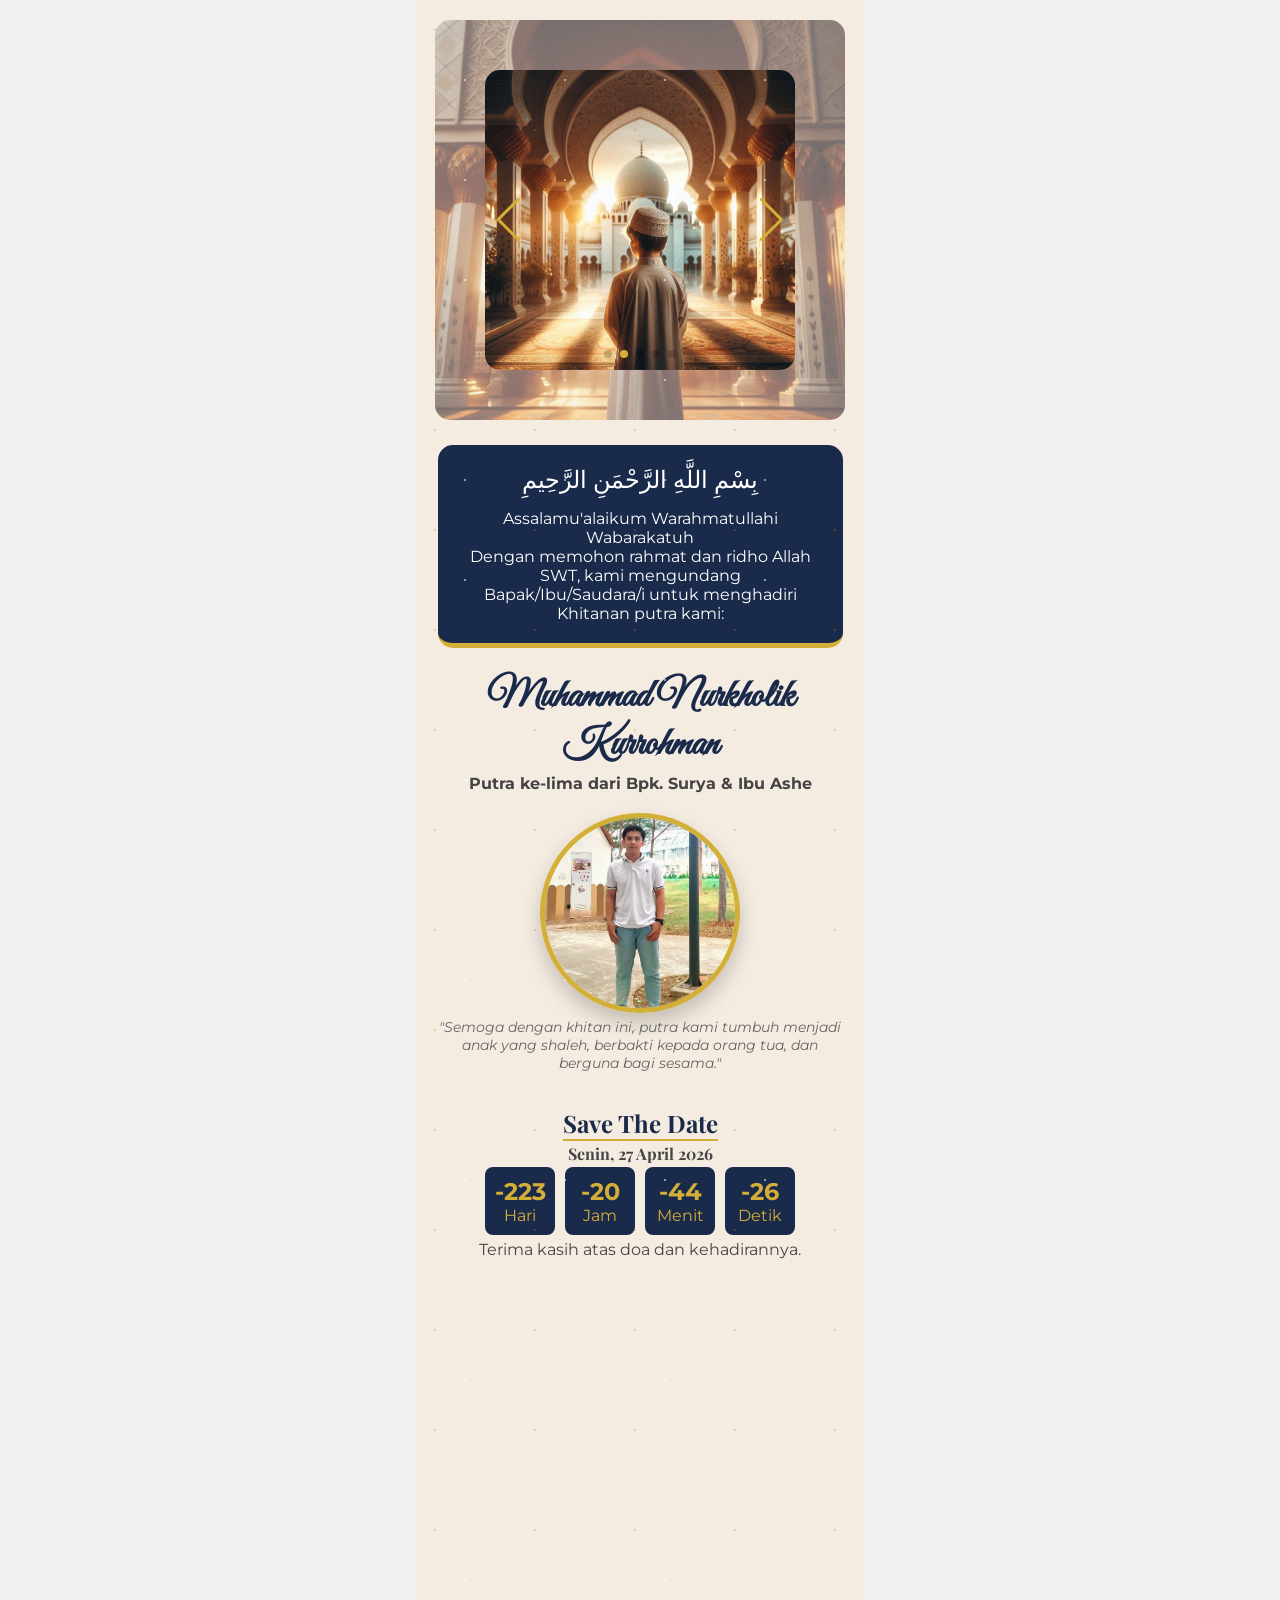
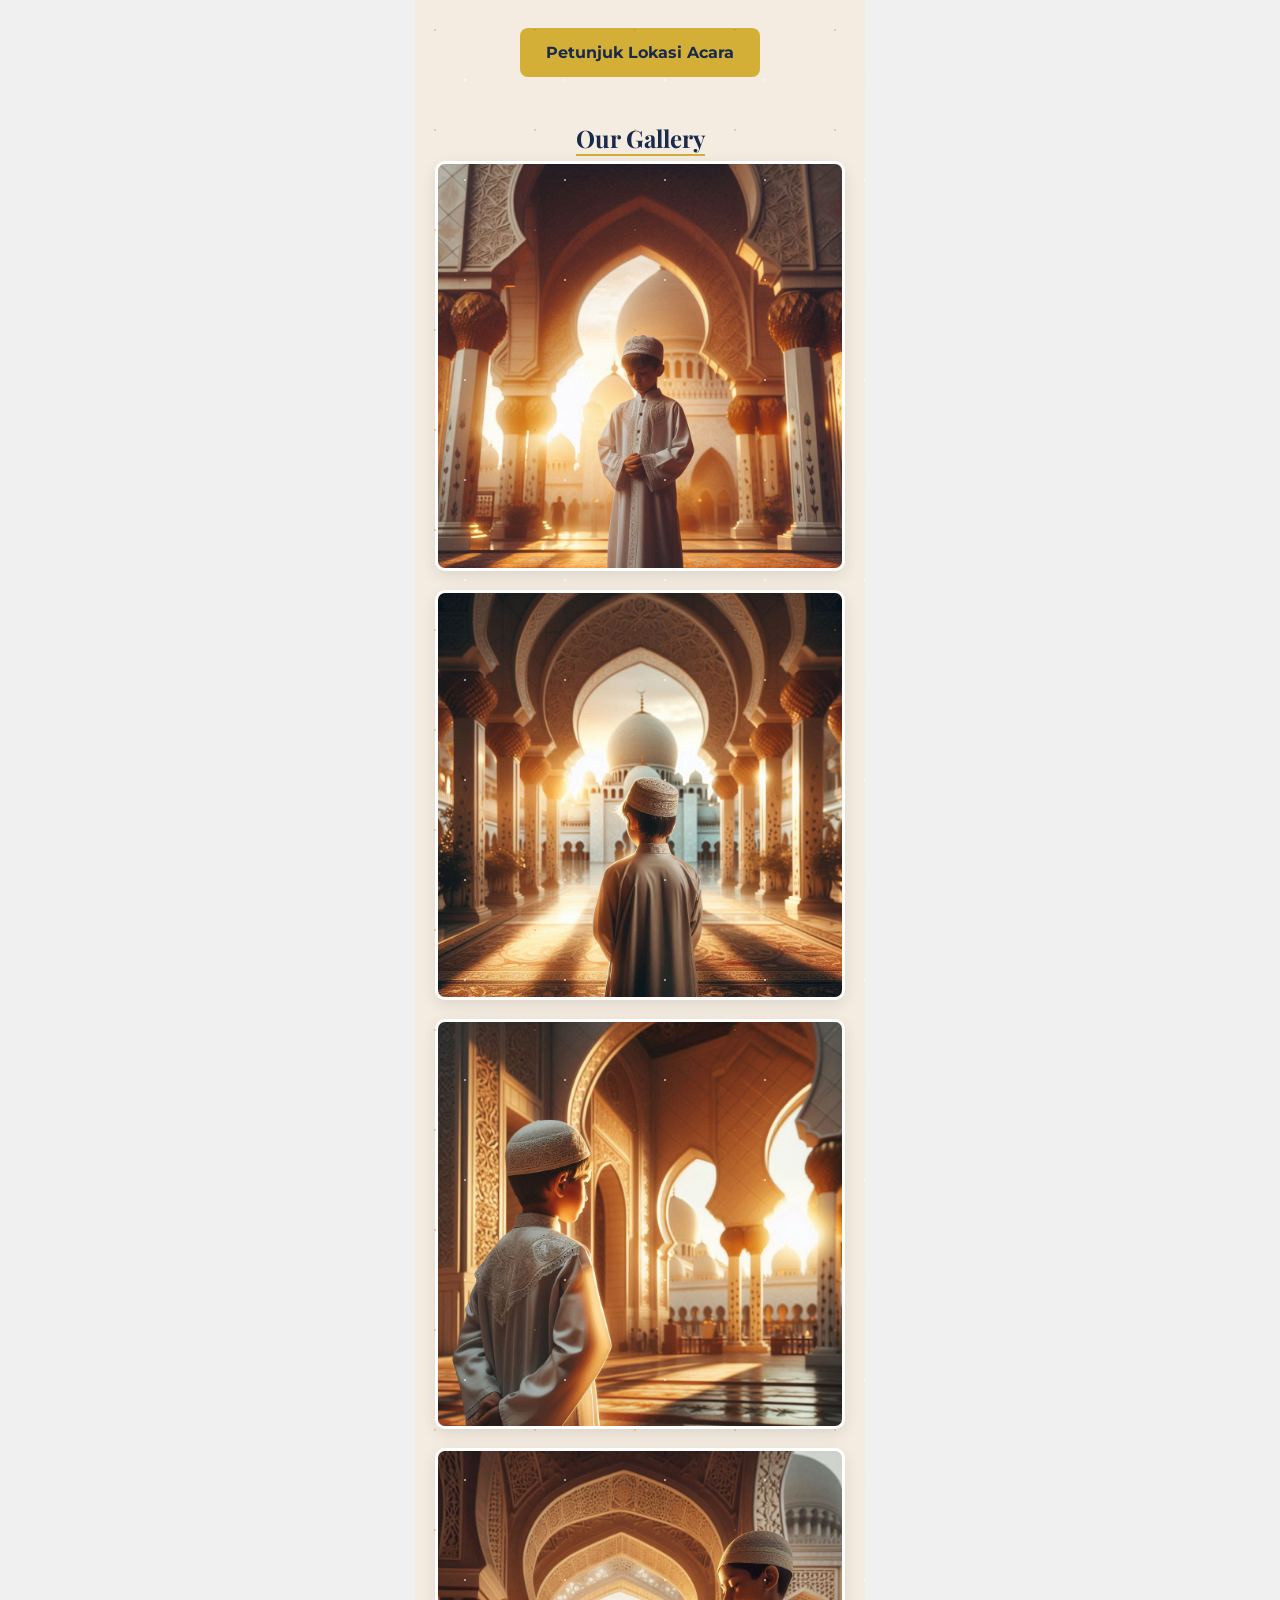
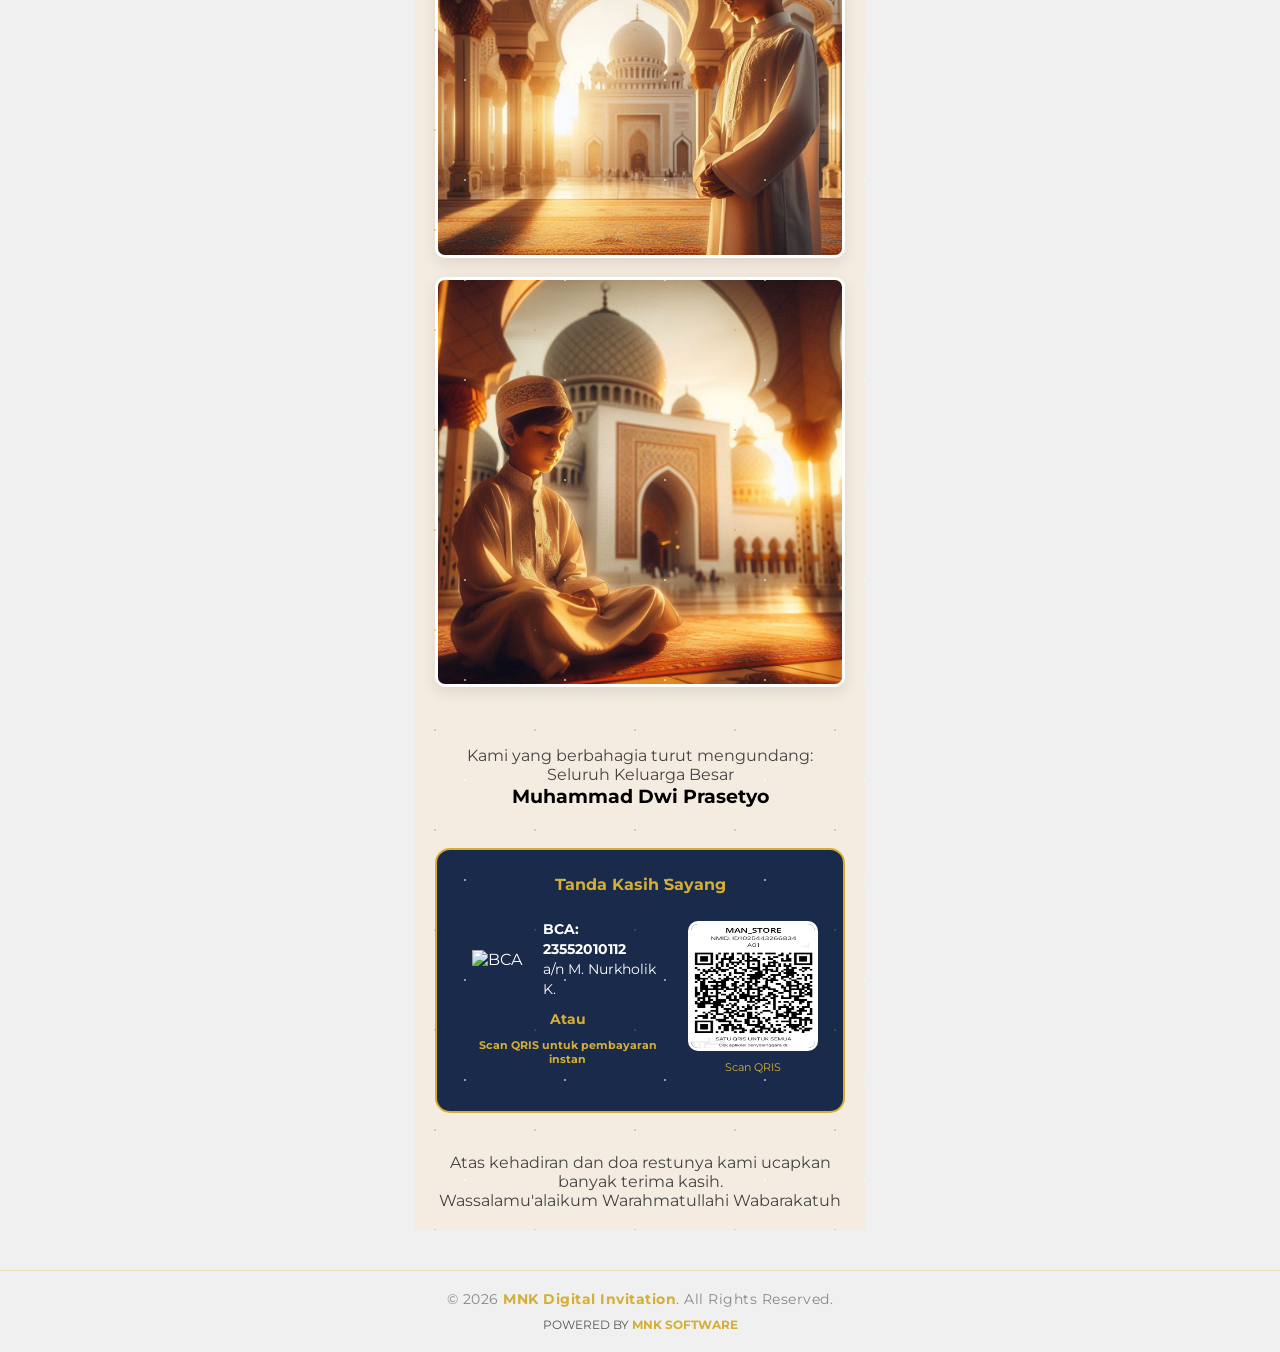
==== main.html @ 9ab15ff0 "Upload undangan khitanan Nurkholik" ====
<!DOCTYPE html>
<html lang="id">
<head>
    <meta charset="UTF-8">
    <meta name="viewport" content="width=device-width, initial-scale=1.0">
    <link rel="stylesheet" href="css/main.css">
    <link href="https://fonts.googleapis.com/css2?family=Great+Vibes&family=Montserrat:wght@300;400;600&family=Playfair+Display:ital,wght@0,700;1,400&display=swap" rel="stylesheet">
    <link href="https://unpkg.com/aos@2.3.1/dist/aos.css" rel="stylesheet">
    <link rel="stylesheet" href="https://cdn.jsdelivr.net/npm/swiper@11/swiper-bundle.min.css" />
    <title>Undangan Khitanan - M Nurkholik</title>
</head>
<body>
    <!-- <audio id="bgMusic" loop>
        <source src="music/" type="audio/mpeg">
    </audio> -->

    <div class="main-container">
        <!-- Section 1: Slideshow -->
        <section class="slideshow-section">
            <div class="slider-bg-container">
                <img src="asetclient/gallery1.jpg" class="bg-grid-image">
                <div class="swiper">
                    <div class="swiper-wrapper">
                        <div class="swiper-slide"><img src="asetclient/gallery1.jpg" alt="Foto 1"></div>
                        <div class="swiper-slide"><img src="asetclient/gallery2.jpg" alt="Foto 2"></div>
                        <div class="swiper-slide"><img src="asetclient/gallery3.jpg" alt="Foto 3"></div>
                        <div class="swiper-slide"><img src="asetclient/gallery4.jpg" alt="Foto 3"></div>
                        <div class="swiper-slide"><img src="asetclient/gallery5.jpg" alt="Foto 3"></div>
                    </div>
                    <div class="swiper-pagination"></div>
                    <div class="swiper-button-prev"></div>
                    <div class="swiper-button-next"></div>
                </div>
            </div>
        </section>

        <!-- Section 2: Opening -->
        <section class="opening-text" data-aos="fade-up">
            <div class="bismillah">بِسْمِ اللَّهِ الرَّحْمَنِ الرَّحِيمِ</div>
            <p>Assalamu'alaikum Warahmatullahi Wabarakatuh</p>
            <p>Dengan memohon rahmat dan ridho Allah SWT, kami mengundang Bapak/Ibu/Saudara/i untuk menghadiri Khitanan putra kami:</p>
        </section>

        <!-- Section 3: Profile & Countdown -->
        <section class="profile-section" data-aos="zoom-in">
            <h1 class="child-name-main">Muhammad Nurkholik Kurrohman</h1>
            <p class="parents-info">Putra ke-lima dari Bpk. Surya & Ibu Ashe</p>
            <div class="profile-frame">
                <img src="asetclient/profile.jpeg" alt="Foto Profil">
            </div>
            <p class="khitan-quote">
                "Semoga dengan khitan ini, putra kami tumbuh menjadi anak yang shaleh, berbakti kepada orang tua, dan berguna bagi sesama."
            </p>
            
            <section class="countdown-section" data-aos="fade-up">
                <h2 class="gold-title">Save The Date</h2>
                <h4 style="font-family: 'Playfair Display', serif;"><strong>Senin, 27 April 2026</strong></h4>
                <div id="timer">
                    <div class="time-box"> <span id="days">00</span> <p>Hari</p> </div>
                    <div class="time-box"> <span id="hours">00</span> <p>Jam</p> </div>
                    <div class="time-box"> <span id="minutes">00</span> <p>Menit</p> </div>
                    <div class="time-box"> <span id="seconds">00</span> <p>Detik</p> </div>
                </div>
                <p class="thanks-text">Terima kasih atas doa dan kehadirannya.</p>
            </section>
        </section>

        <!-- Section 4: Maps -->
        <section class="maps-section" data-aos="fade-up">
            <div class="map-container">
                <iframe src="https://www.google.com/maps/embed?pb=!1m18!1m12!1m3!1d1909.0062539642079!2d106.60557246818027!3d-6.213976935713849!2m3!1f0!2f0!3f0!3m2!1i1024!2i768!4f13.1!3m3!1m2!1s0x2e69febd381b694b%3A0x9580566795dbdbcf!2sJl.%20Bawang%20VI%20No.141%2C%20RT.002%2FRW.023%2C%20Cibodasari%2C%20Kec.%20Cibodas%2C%20Kota%20Tangerang%2C%20Banten%2015138!5e0!3m2!1sen!2sid!4v1777206151798!5m2!1sen!2sid" width="400" height="300" style="border: 2px;border-radius: 8px;" allowfullscreen="" loading="lazy" referrerpolicy="no-referrer-when-downgrade"></iframe>
            </div>
            <a href="https://maps.app.goo.gl/VqaHXC2WckigpisX6" class="btn-location">Petunjuk Lokasi Acara</a>
        </section>

        <!-- Section 5: Gallery -->
        <section class="gallery-grid">
            <h2 class="gold-title">Our Gallery</h2>
            <img src="asetclient/gallery1.jpg" data-aos="fade-right">
            <img src="asetclient/gallery2.jpg" data-aos="fade-left">
            <img src="asetclient/gallery3.jpg" data-aos="fade-right">
            <img src="asetclient/gallery4.jpg" data-aos="fade-left">
            <img src="asetclient/gallery5.jpg" data-aos="fade-right">
        </section>

        <!-- Section 6: Invitation Names -->
        <section class="invitation-names" data-aos="fade-up">
            <p>Kami yang berbahagia turut mengundang:</p>
            <ul class="family-list" style="list-style: none;">
                <li>Seluruh Keluarga Besar</li>
                <li style="color: black; font-size: larger;"><strong>Muhammad Dwi Prasetyo</strong></li>
            </ul>
        </section>

        <!-- Section 7: Gift -->
        <section class="gift-section" data-aos="zoom-in">
            <div class="gift-card">
                <p style="margin-bottom: 15px; font-weight: bold; color: #d4af37;">Tanda Kasih Sayang</p>
                <div class="gift-content">
                    <div class="bank-info">
                        <div class="bank-item">
                            <img src="https://upload.wikimedia.org/wikipedia/commons/5/5c/Bank_Central_Asia.svg" alt="BCA" class="bank-icon">
                            <div class="bank-details">
                                <p><strong>BCA: 23552010112</strong></p>
                                <p>a/n M. Nurkholik K.</p>
                            </div>
                        </div>
                        <div class="or">Atau</div>
                        <p class="scan" style="font-size: 0.7rem;">Scan QRIS untuk pembayaran instan</p>
                    </div>
                    <div class="qris-area">
                        <img src="asset/qr manstore2.jpg" alt="QRIS">
                        <p style="font-size: 0.7rem; color: #d4af37; margin-top: 5px;">Scan QRIS</p>
                    </div>
                </div>
            </div>
        </section>

        <!-- Section 8: Closing -->
        <section class="closing-section" data-aos="fade-up">
            <p>Atas kehadiran dan doa restunya kami ucapkan banyak terima kasih.</p>
            <p class="closing-salam">Wassalamu'alaikum Warahmatullahi Wabarakatuh</p>
        </section>
    </div>

    <!-- Footer -->
    <footer class="footer-outside">
        <div class="footer-container">
            <p>&copy; 2026 <strong>MNK Digital Invitation</strong>. All Rights Reserved.</p>
            <div class="footer-socials">
                <span>Powered by <strong>MNK Software</strong> </span>
            </div>
        </div>
    </footer>

    <!-- Scripts -->
    <script src="https://unpkg.com/aos@2.3.1/dist/aos.js"></script>
    <script>
        AOS.init({ duration: 1000 });

        // Countdown Script
        const targetDate = new Date("April,27 2026 08:00:00").getTime();
        setInterval(() => {
            const now = new Date().getTime();
            const diff = targetDate - now;
            document.getElementById('days').innerText = Math.floor(diff / (1000 * 60 * 60 * 24));
            document.getElementById('hours').innerText = Math.floor((diff % (1000 * 60 * 60 * 24)) / (1000 * 60 * 60));
            document.getElementById('minutes').innerText = Math.floor((diff % (1000 * 60 * 60)) / (1000 * 60));
            document.getElementById('seconds').innerText = Math.floor((diff % (1000 * 60)) / 1000);
        }, 1000);
    </script>

    <script src="https://cdn.jsdelivr.net/npm/swiper@11/swiper-bundle.min.js"></script>
    <script>    
        const swiper = new Swiper('.swiper', {
            loop: true, 
            autoplay: {
                delay: 1000,
            },
            pagination: {
                el: '.swiper-pagination',
                clickable: true,
            },
            navigation: {
                nextEl: '.swiper-button-next',
                prevEl: '.swiper-button-prev',
            },
        });
    </script>
</body>
</html>
---- css/main.css ----
* { margin: 0; padding: 0; box-sizing: border-box; }

body {
    background-color: #f0f0f0;
    font-family: 'Montserrat', sans-serif;
    color: #444;
}

.main-container {
    background-color: #f5ece1;
    max-width: 450px;
    margin: 0 auto;
    min-height: 100vh;
    position: relative;
    overflow-x: hidden;
}
/* Glitter Effect Global */
.main-container::before {
    content: "";
    position: absolute;
    top: 0; 
    left: 0; 
    width: 100%; 
    height: 100%;
    background-image: radial-gradient(1px 1px at 20px 30px, #b48a00, transparent),
                      radial-gradient(1.5px 1.5px at 50px 80px, #ffffff, transparent);
    background-size: 100px 100px;
    animation: glitter 4s infinite;
    pointer-events: none;
    z-index: 10;

}

@keyframes glitter {
    0%, 100% { opacity: 0.9; }
    50% { opacity: 0.9; }
}

section { 
    padding: 20px 20px; 
    text-align: center; 
}

/* Slideshow */
.slider-bg-container {
    position: relative;
    width: 100%;
    padding: 50px 50px;
    overflow: hidden;
    border-radius: 15px;
    margin-bottom: 25px;
}
.bg-grid-image {
    position: absolute;
    top: 0;
    left: 0;
    width: 100%;
    height: 100%;
    object-fit: cover;
    z-index: 0;
    opacity: 0.6; /* Agar slider lebih menonjol */
}

.slider {
    display: flex;
    overflow-x: auto;
    scroll-snap-type: x mandatory;
    scrollbar-width: none;
}

.slider img {
    width: 100%;
    flex-shrink: 0;
    scroll-snap-align: start;
    height: 300px;
    object-fit: cover;
}

.swiper {
    width: 100%;
    height: 300px;
    border-radius: 15px;
}

.swiper-slide img {
    width: 100%;
    height: 100%;
    object-fit: cover;
}

:root {
    --swiper-navigation-color: #d4af37;
    --swiper-pagination-color: #d4af37;
}

.opening-text { 
    background: #1a2a4a; 
    color: white; 
    border-bottom: 5px solid #d4af37;
    border-radius:15px; 
    width: 90%; 
    margin-top: -20px;
    margin-left: auto;
    margin-right: auto;
    padding: 20px;
    text-align: center;
}

.bismillah { 
    font-size: 1.5rem; 
    margin-bottom: 15px;
}

.child-name-main { 
    font-family: 'Great Vibes', cursive; 
    font-size: 2.5rem; 
    color: #1a2a4a; 
    margin: 5px 0;
    line-height: 1.2; 
}

.parents-info { 
    font-weight: bold; 
    margin-bottom: 20px; 
}

.profile-section h4 {
    margin: 0; 
    padding: 0;
    line-height: 1;
}
.profile-frame {
    width: 200px; 
    height: 200px; 
    margin: 0 auto;
    margin-top: 1px;
    border-radius: 50%; 
    border: 5px solid #d4af37;
    overflow: hidden; 
    box-shadow: 0 10px 20px rgba(0,0,0,0.2);
}

.profile-frame img { 
    width: 100%; 
    height: 100%; 
    object-fit: cover; 
}

.khitan-quote { 
    font-style: italic; 
    font-size: 0.9rem; 
    margin-top: 5px;
    margin-bottom: 10px;
    color: #666; 
}

#timer { 
    display: flex; 
    justify-content: center; 
    gap: 10px; 
    margin: 5px 0; 
}

.time-box { 
    background: #1a2a4a; 
    color: #d4af37; 
    padding: 10px; 
    border-radius: 8px; 
    width: 70px; 
    margin-bottom: 0px;
}

.time-box span { 
    display: block; 
    font-size: 1.5rem; 
    font-weight: bold; 
}

.gold-title { 
    font-family: 'Playfair Display', serif; 
    color: #1a2a4a; 
    border-bottom: 2px solid #d4af37; 
    display: inline-block; 
    margin-top: 5px;
    margin-bottom: 5px;
}

.btn-location {
    display: block; 
    width: 240px;
    background: #d4af37; 
    color: #1a2a4a; 
    text-decoration: none; 
    padding: 15px; 
    border-radius: 8px; 
    font-weight: bold; 
    margin: 5px auto 0px auto;
    teks-align: center;
}

.gift-content {
    display: flex;
    align-items: center;
    justify-content: space-between; /* Membagi kiri dan kanan */
    gap: 15px;
}

.gift-card {
    background: #1a2a4a; 
    color: white; 
    padding: 25px; 
    border-radius: 15px; 
    border: 2px solid #d4af37;
    max-width: 500px;
}

.bank-info {
    text-align: left;
    padding: 10px;
}

.bank-item {
    display: flex;
    align-items: center;
    gap: 15px;
}

.bank-icon {
    width: 60px;
    height: auto;
}

.bank-details p {
    margin: 0;
    font-size: 0.9rem;
    line-height: 1.4;
}

.or { 
    margin: 10px 0; 
    font-weight: bold; 
    color: #d4af37; 
    font-size: 0.9rem;
    text-align: center;
}

.scan { 
    margin: 10px 0; 
    font-weight: bold; 
    color: #d4af37; 
    font-size: 0.9rem;
    text-align: center;
}

.qris-area img { 
    width: 130px;
    height: 130px; 
    border: 3px solid white; 
    border-radius: 10px; 
    background: white;
}
@media (max-width: 480px) {
    .gift-content {
        flex-direction: column;
        text-align: center;
    }
    .bank-item {
        justify-content: center;
    }
}

.gallery-grid img { 
    width: 100%; 
    border-radius: 10px; 
    margin-bottom: 15px; 
    border: 3px solid #fff; 
    box-shadow: 0 5px 15px rgba(0,0,0,0.1);
}

.footer-outside {
    width: 100%;
    padding: 20px 0;
    margin-top: 40px; /* Jarak dari konten atas */
    border-top: 1px solid rgba(212, 175, 55, 0.3); /* Garis emas transparan */
    background: transparent;
}

.footer-container {
    max-width: 1200px;
    margin: 0 auto;
    text-align: center;
    color: #888;
}

.footer-container p {
    font-size: 0.85rem;
    margin: 0;
    letter-spacing: 0.5px;
}

.footer-container strong {
    color: #d4af37;
}

.footer-socials {
    margin-top: 10px;
    font-size: 0.75rem;
    text-transform: uppercase;
    color: #555;
}
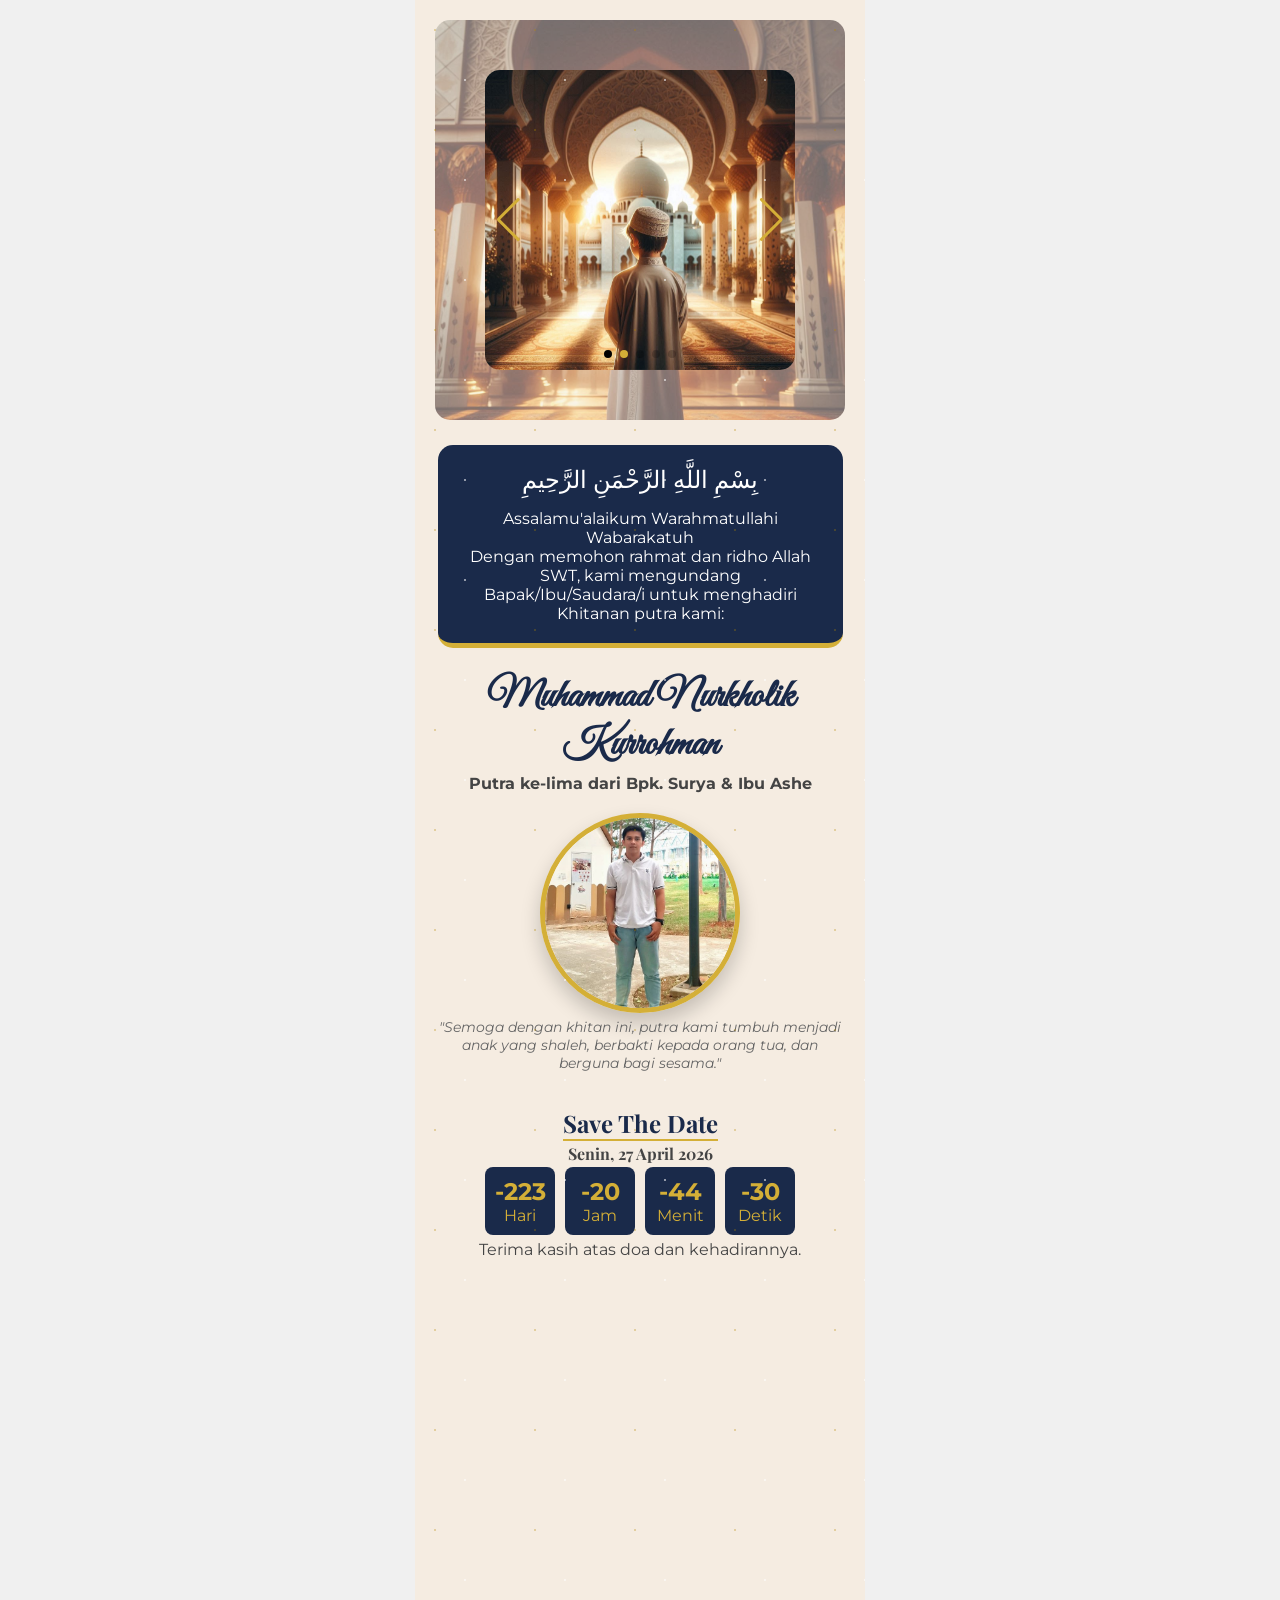
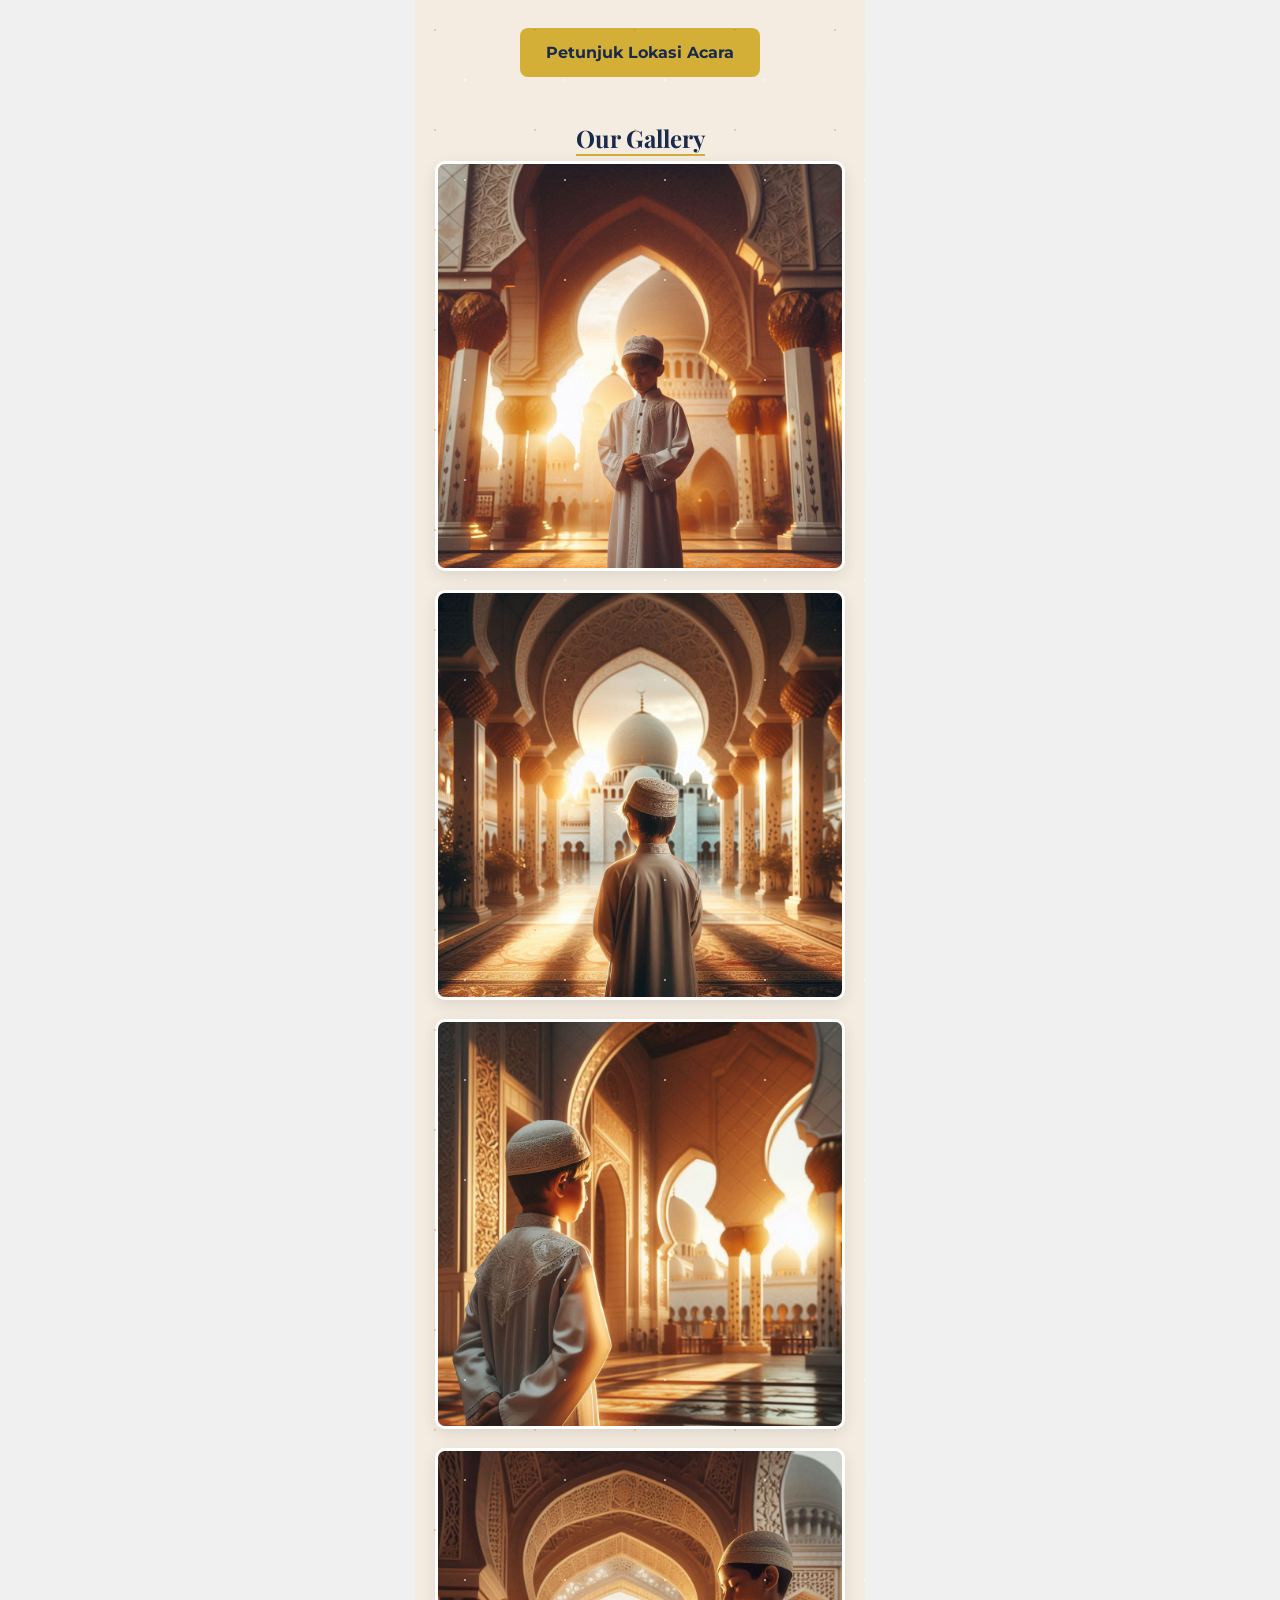
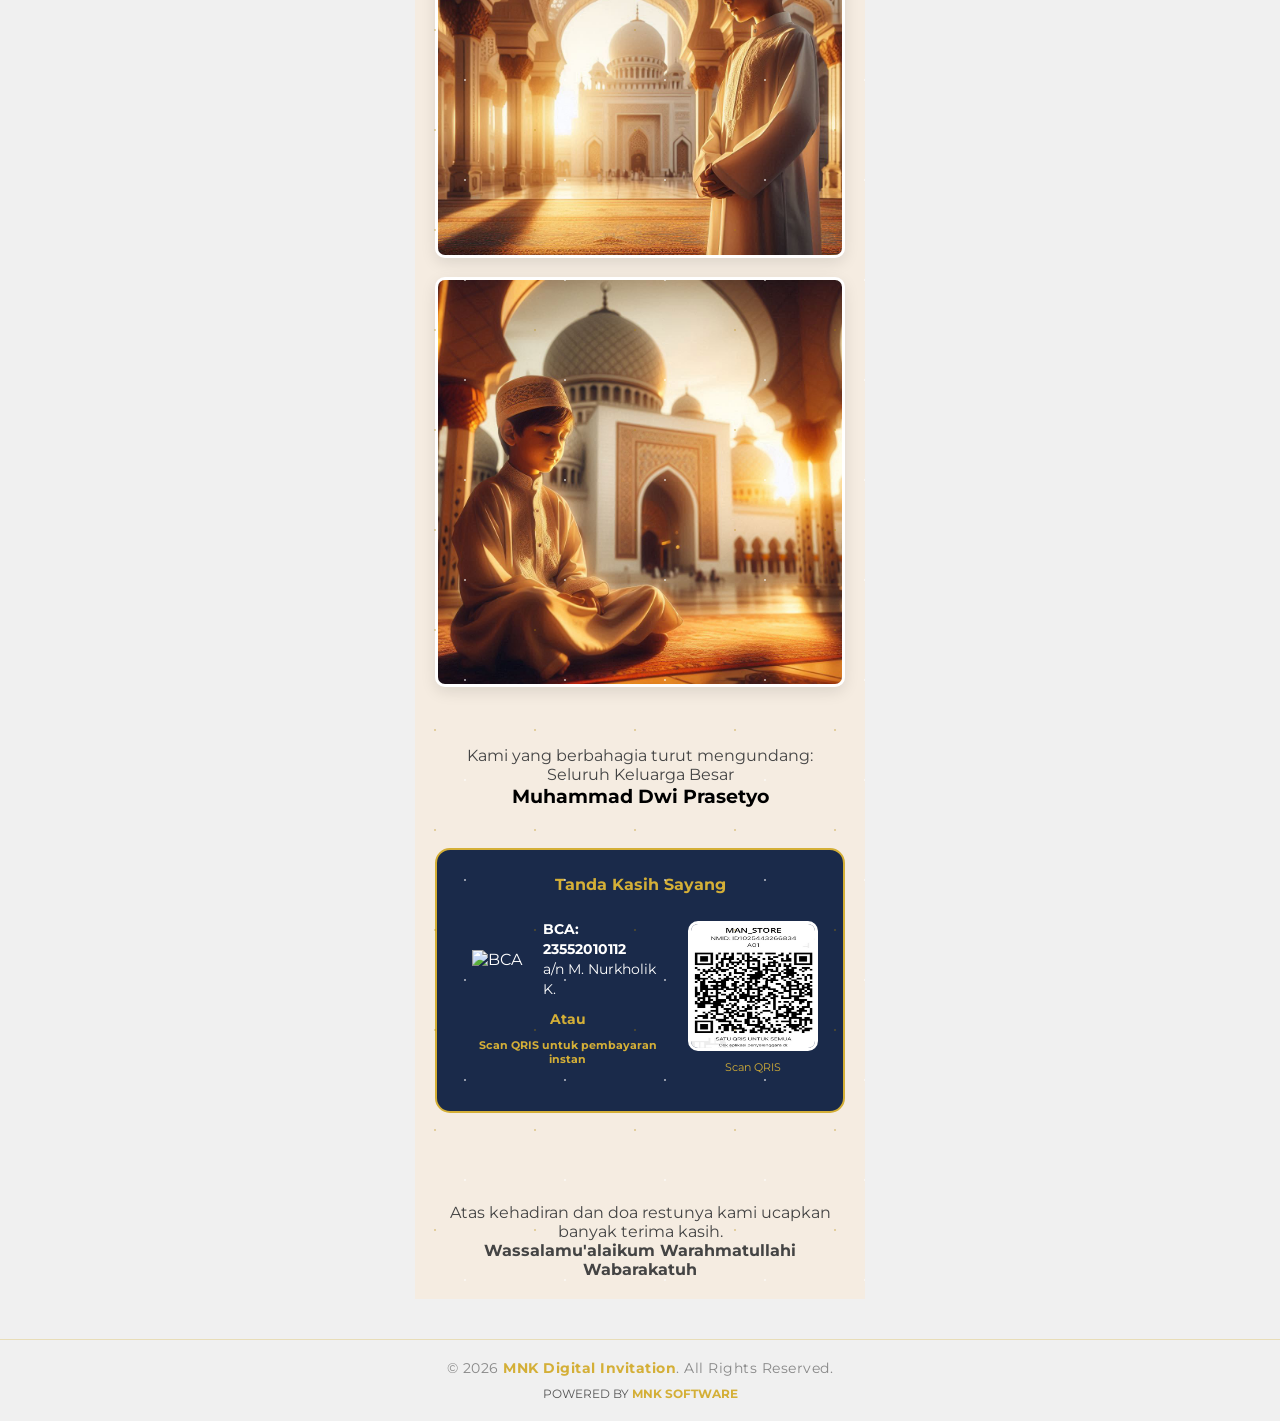
==== commit 46d1ecc7: "Fix layout closing section dan jalur CSS index" ====
--- a/main.html
+++ b/main.html
@@ -116,14 +116,12 @@
             </div>
         </section>
 
-        <!-- Section 8: Closing -->
         <section class="closing-section" data-aos="fade-up">
             <p>Atas kehadiran dan doa restunya kami ucapkan banyak terima kasih.</p>
             <p class="closing-salam">Wassalamu'alaikum Warahmatullahi Wabarakatuh</p>
         </section>
     </div>
 
-    <!-- Footer -->
     <footer class="footer-outside">
         <div class="footer-container">
             <p>&copy; 2026 <strong>MNK Digital Invitation</strong>. All Rights Reserved.</p>
--- a/css/main.css
+++ b/css/main.css
@@ -195,7 +195,6 @@
     border-radius: 8px; 
     font-weight: bold; 
     margin: 5px auto 0px auto;
-    teks-align: center;
 }
 
 .gift-content {
@@ -277,6 +276,19 @@
     box-shadow: 0 5px 15px rgba(0,0,0,0.1);
 }
 
+.closing-section {
+    text-align: center;
+    padding: 20px;
+    margin-top: 50px;
+    position: relative;
+    z-index: 999;
+}
+
+.closing-salam {
+    font-family: 'Montserrat', sans-serif;
+    font-weight: bold;
+}
+
 .footer-outside {
     width: 100%;
     padding: 20px 0;
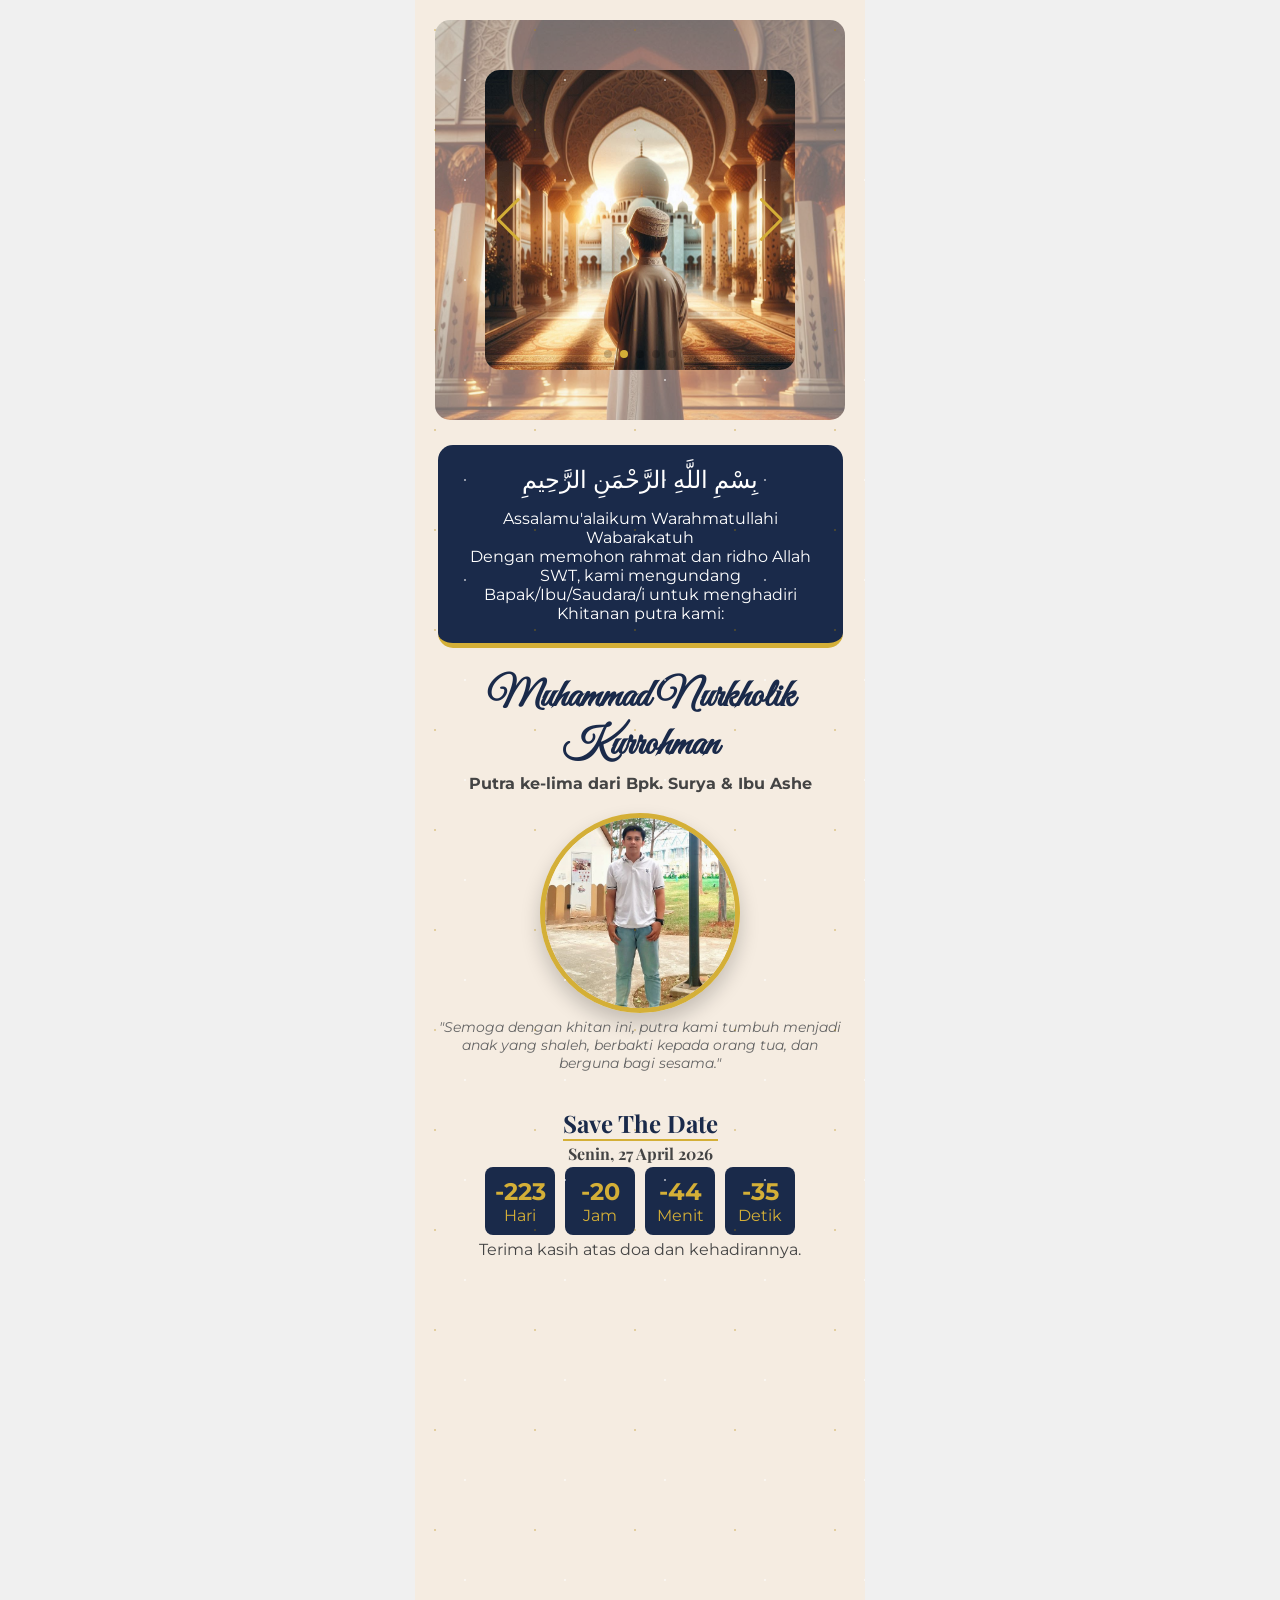
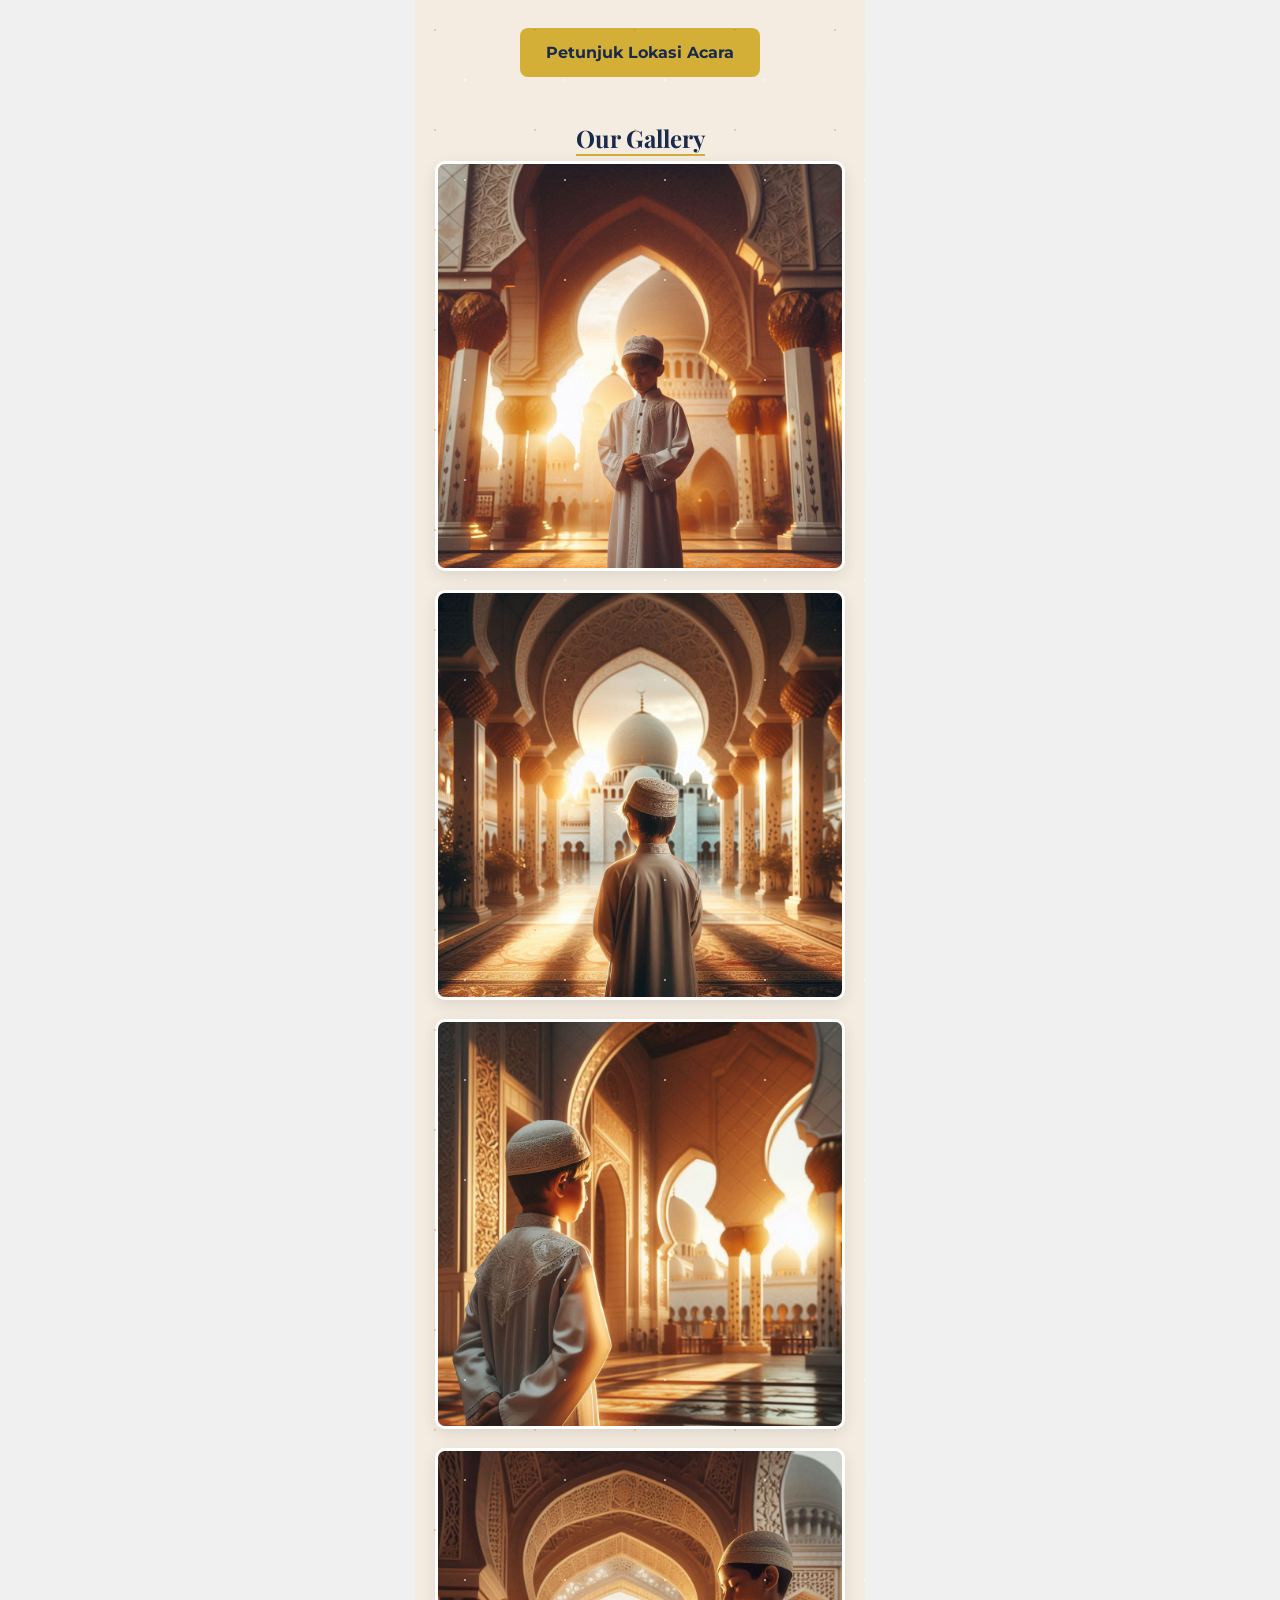
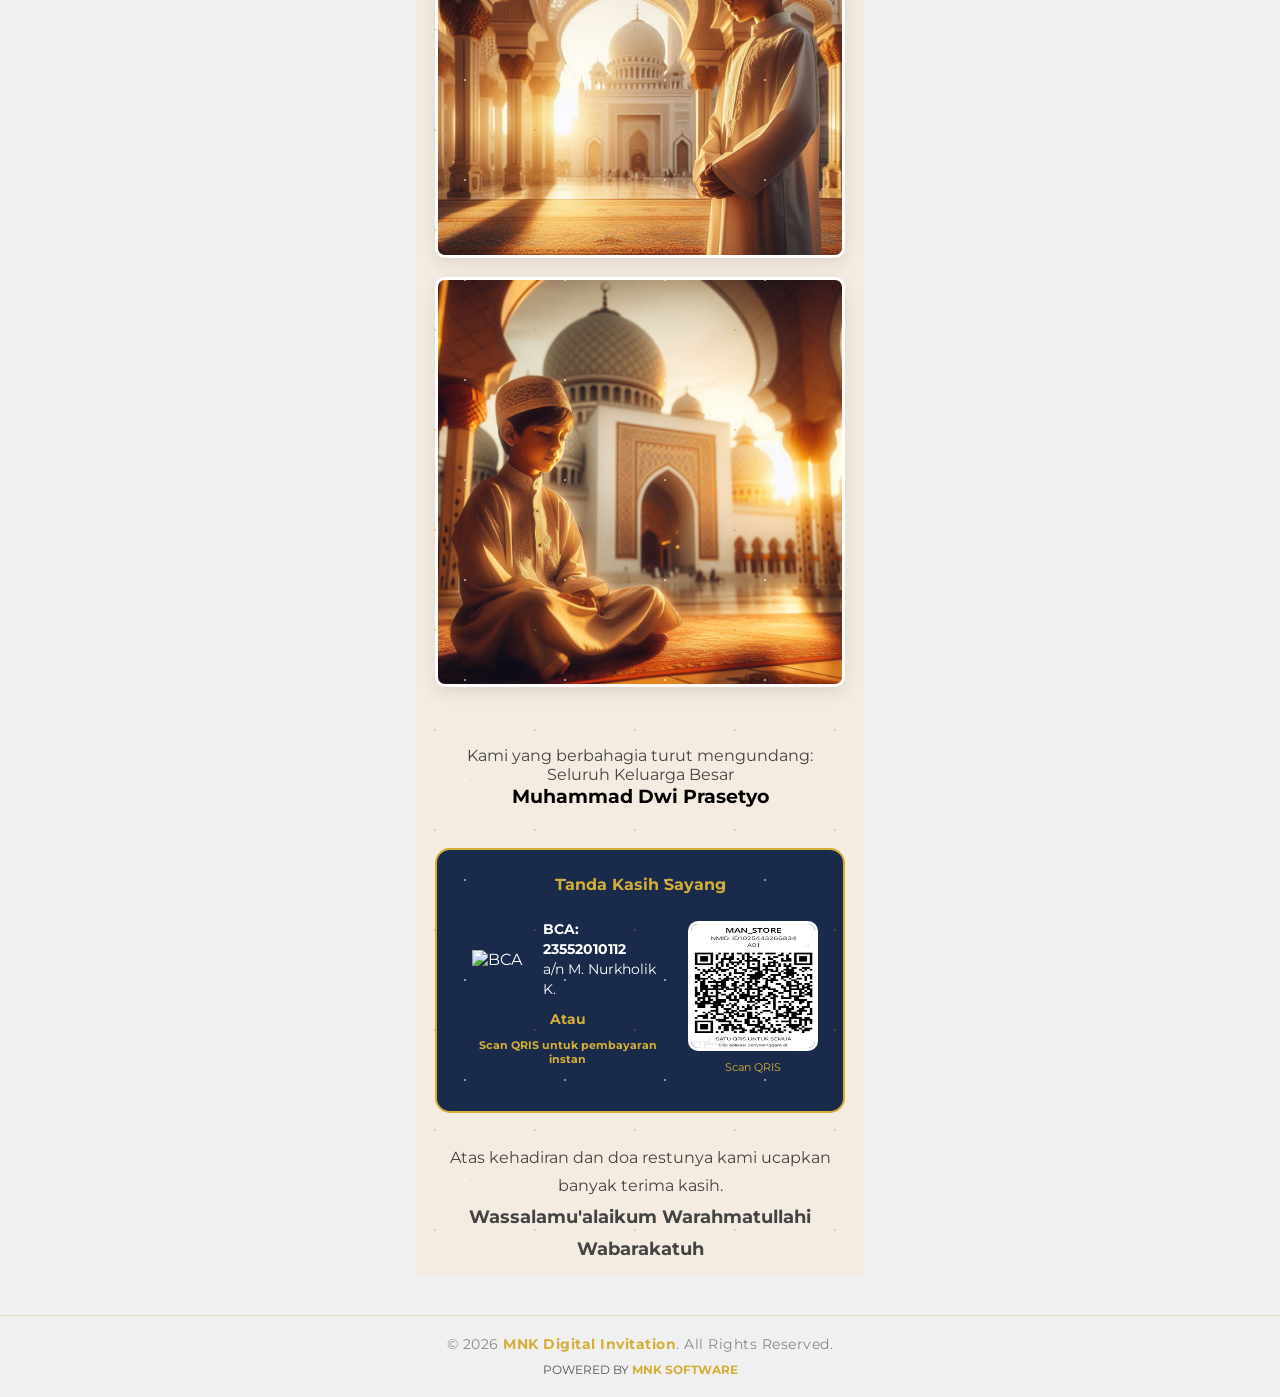
==== commit dad316c6: "Fix music, color, efect music" ====
--- a/main.html
+++ b/main.html
@@ -10,9 +10,9 @@
     <title>Undangan Khitanan - M Nurkholik</title>
 </head>
 <body>
-    <!-- <audio id="bgMusic" loop>
-        <source src="music/" type="audio/mpeg">
-    </audio> -->
+            <audio id="bgMusic" loop>
+                <source src="music/lagu_undangan.mp3" type="audio/mpeg">
+            </audio>
 
     <div class="main-container">
         <!-- Section 1: Slideshow -->
@@ -134,6 +134,14 @@
     <!-- Scripts -->
     <script src="https://unpkg.com/aos@2.3.1/dist/aos.js"></script>
     <script>
+        window.addEventListener('load', () => {
+    const music = document.getElementById('bgMusic');
+    music.currentTime = 42;
+    music.volume = 0.3;
+    music.play().catch(error => {
+        console.log("Autoplay dicegah, tapi biasanya klik dari halaman sebelumnya sudah cukup memicu izin suara.");
+    });
+});
         AOS.init({ duration: 1000 });
 
         // Countdown Script
--- a/css/main.css
+++ b/css/main.css
@@ -278,15 +278,16 @@
 
 .closing-section {
     text-align: center;
-    padding: 20px;
-    margin-top: 50px;
-    position: relative;
-    z-index: 999;
-}
-
+    padding: 10px 10px; /* Menambah ruang atas dan bawah */
+    margin-top: 1px;
+    line-height: 1.8; /* Menambah jarak antar baris kalimat */
+}
 .closing-salam {
-    font-family: 'Montserrat', sans-serif;
-    font-weight: bold;
+    font-family: 'Montserrat', sans-serif !important;
+    font-weight: 700 !important; /* Gunakan angka 700 daripada kata 'bold' */
+    font-size: 1.1rem; /* Sedikit diperbesar agar terlihat bedanya */
+    display: block;
+    margin: auto
 }
 
 .footer-outside {
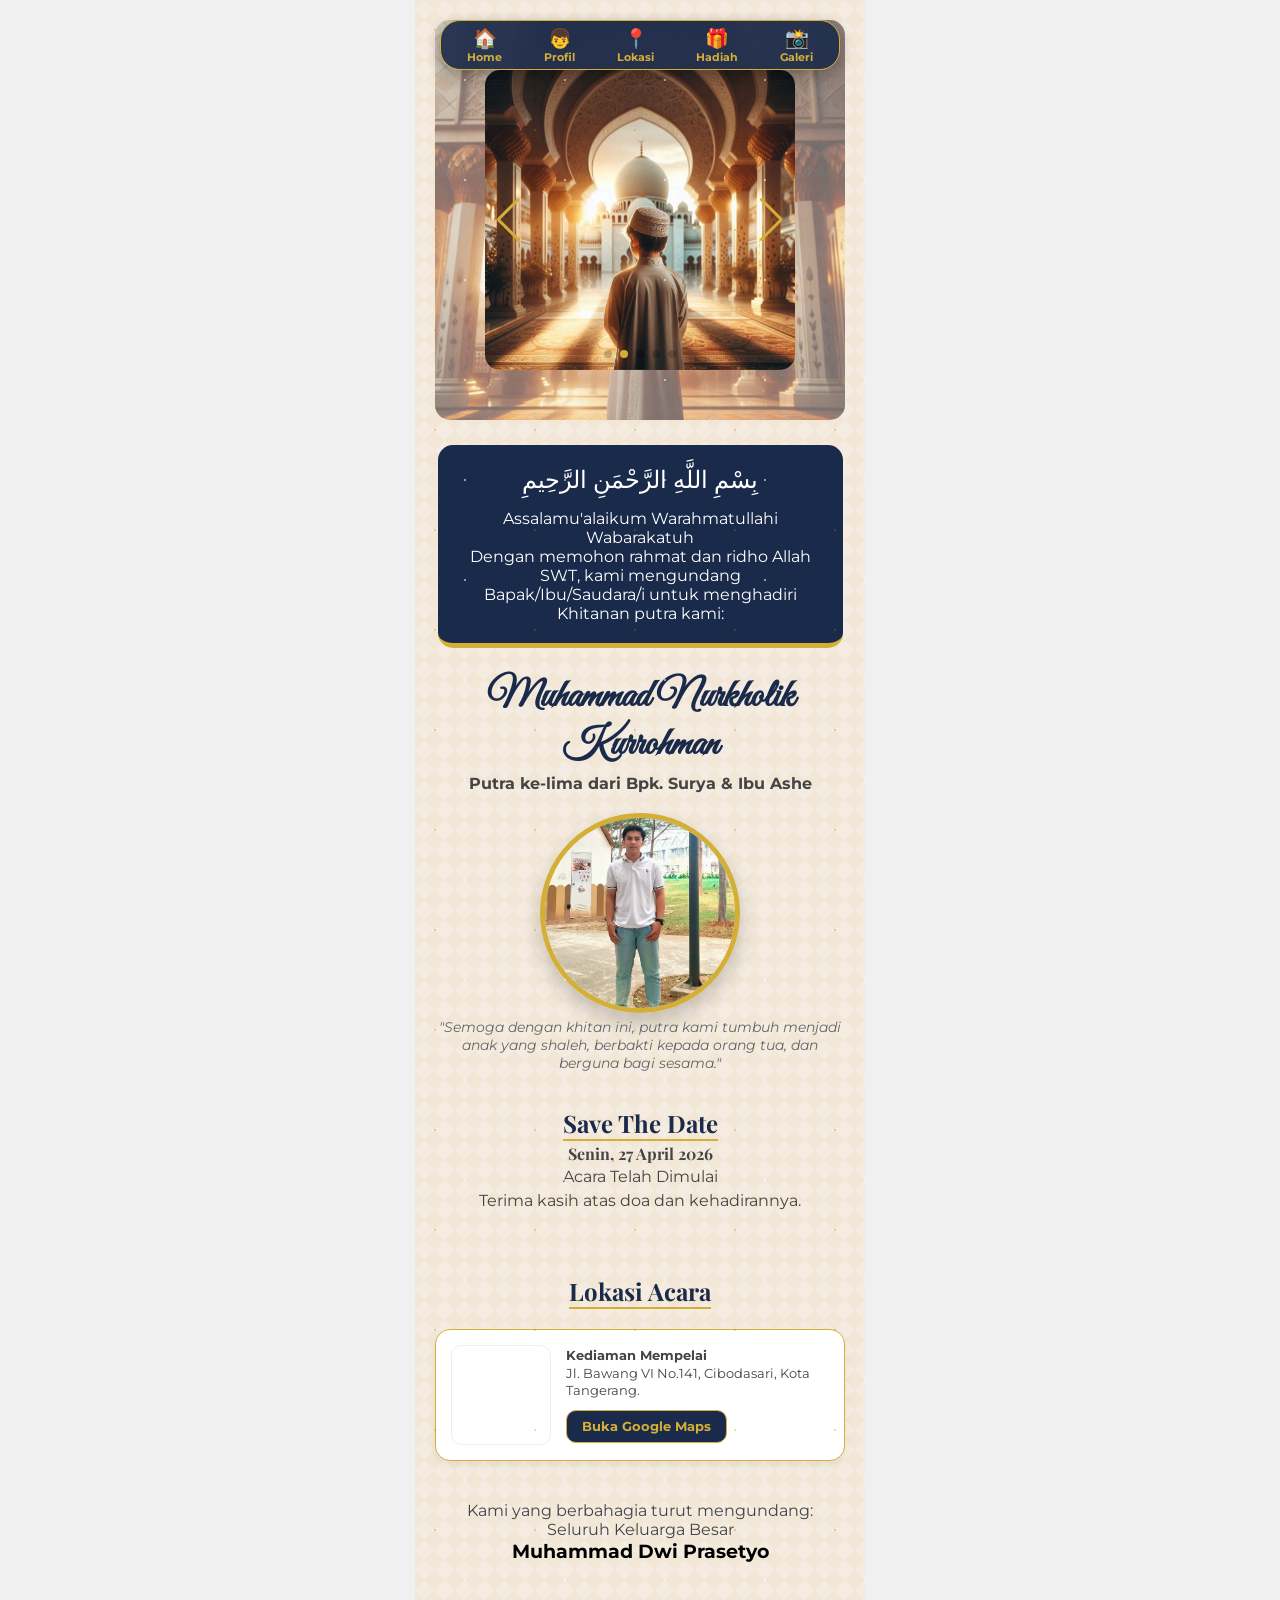
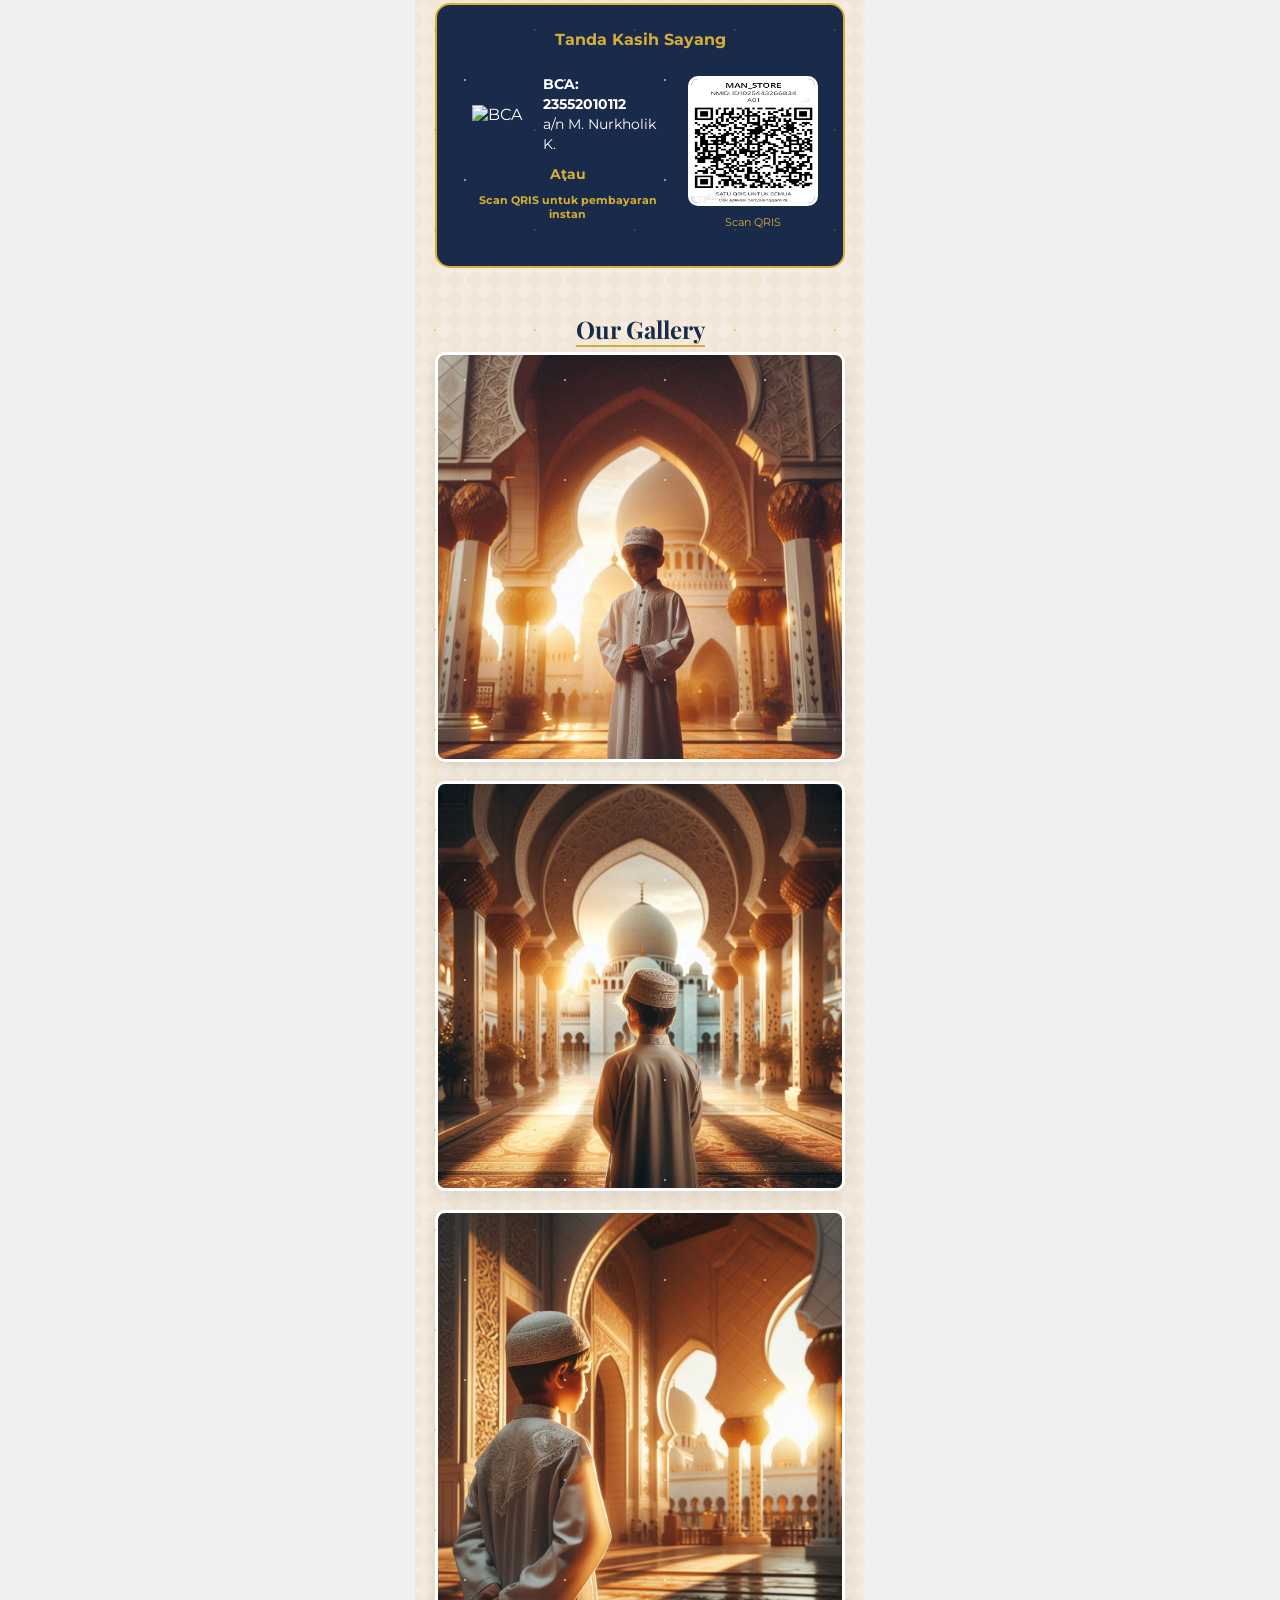
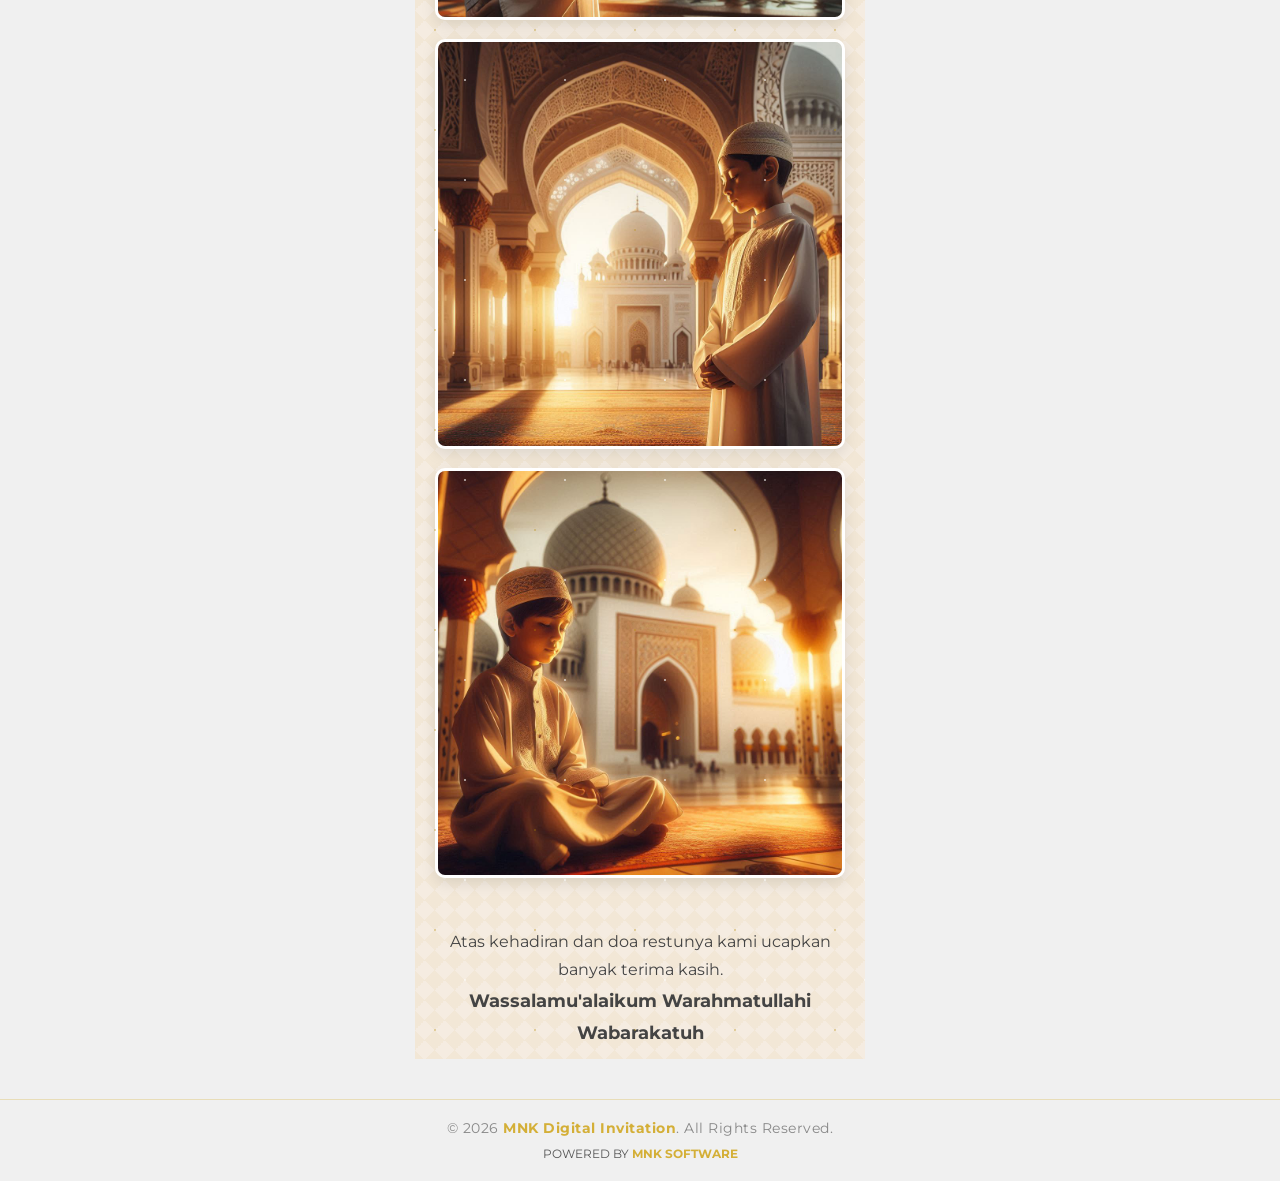
==== commit 10b8f55d: "Penambahan navbar di atas" ====
--- a/main.html
+++ b/main.html
@@ -13,9 +13,29 @@
             <audio id="bgMusic" loop>
                 <source src="music/lagu_undangan.mp3" type="audio/mpeg">
             </audio>
-
+    <nav class="bottom-nav">
+    <a href=".slideshow-section" class="nav-item">
+        <span>🏠</span>
+        <p>Home</p>
+    </a>
+    <a href=".profile-section" class="nav-item">
+        <span>👦</span>
+        <p>Profil</p>
+    </a>
+    <a href=".maps-section" class="nav-item">
+        <span>📍</span>
+        <p>Lokasi</p>
+    </a>
+    <a href=".gift-section" class="nav-item">
+        <span>🎁</span>
+        <p>Hadiah</p>
+    </a>
+    <a href=".gallery-grid" class="nav-item">
+        <span>📸</span>
+        <p>Galeri</p>
+    </a>
+    </nav>
     <div class="main-container">
-        <!-- Section 1: Slideshow -->
         <section class="slideshow-section">
             <div class="slider-bg-container">
                 <img src="asetclient/gallery1.jpg" class="bg-grid-image">
@@ -34,14 +54,12 @@
             </div>
         </section>
 
-        <!-- Section 2: Opening -->
         <section class="opening-text" data-aos="fade-up">
             <div class="bismillah">بِسْمِ اللَّهِ الرَّحْمَنِ الرَّحِيمِ</div>
             <p>Assalamu'alaikum Warahmatullahi Wabarakatuh</p>
             <p>Dengan memohon rahmat dan ridho Allah SWT, kami mengundang Bapak/Ibu/Saudara/i untuk menghadiri Khitanan putra kami:</p>
         </section>
 
-        <!-- Section 3: Profile & Countdown -->
         <section class="profile-section" data-aos="zoom-in">
             <h1 class="child-name-main">Muhammad Nurkholik Kurrohman</h1>
             <p class="parents-info">Putra ke-lima dari Bpk. Surya & Ibu Ashe</p>
@@ -65,25 +83,22 @@
             </section>
         </section>
 
-        <!-- Section 4: Maps -->
         <section class="maps-section" data-aos="fade-up">
-            <div class="map-container">
-                <iframe src="https://www.google.com/maps/embed?pb=!1m18!1m12!1m3!1d1909.0062539642079!2d106.60557246818027!3d-6.213976935713849!2m3!1f0!2f0!3f0!3m2!1i1024!2i768!4f13.1!3m3!1m2!1s0x2e69febd381b694b%3A0x9580566795dbdbcf!2sJl.%20Bawang%20VI%20No.141%2C%20RT.002%2FRW.023%2C%20Cibodasari%2C%20Kec.%20Cibodas%2C%20Kota%20Tangerang%2C%20Banten%2015138!5e0!3m2!1sen!2sid!4v1777206151798!5m2!1sen!2sid" width="400" height="300" style="border: 2px;border-radius: 8px;" allowfullscreen="" loading="lazy" referrerpolicy="no-referrer-when-downgrade"></iframe>
-            </div>
-            <a href="https://maps.app.goo.gl/VqaHXC2WckigpisX6" class="btn-location">Petunjuk Lokasi Acara</a>
-        </section>
-
-        <!-- Section 5: Gallery -->
-        <section class="gallery-grid">
-            <h2 class="gold-title">Our Gallery</h2>
-            <img src="asetclient/gallery1.jpg" data-aos="fade-right">
-            <img src="asetclient/gallery2.jpg" data-aos="fade-left">
-            <img src="asetclient/gallery3.jpg" data-aos="fade-right">
-            <img src="asetclient/gallery4.jpg" data-aos="fade-left">
-            <img src="asetclient/gallery5.jpg" data-aos="fade-right">
-        </section>
-
-        <!-- Section 6: Invitation Names -->
+            <h2 class="gold-title">Lokasi Acara</h2>
+            <div class="maps-flex-container">
+                <div class="map-box">
+                    <iframe src="https://www.google.com/maps/embed?..." allowfullscreen="" loading="lazy"></iframe>
+                </div>
+                <div class="info-box">
+                    <p class="address-text">
+                        <strong>Kediaman Mempelai</strong><br>
+                        Jl. Bawang VI No.141, Cibodasari, Kota Tangerang.
+                    </p>
+                    <a href="https://maps.app.goo.gl/VqaHXC2WckigpisX6" class="btn-location-small">Buka Google Maps</a>
+                </div>
+            </div>
+        </section>
+
         <section class="invitation-names" data-aos="fade-up">
             <p>Kami yang berbahagia turut mengundang:</p>
             <ul class="family-list" style="list-style: none;">
@@ -92,7 +107,6 @@
             </ul>
         </section>
 
-        <!-- Section 7: Gift -->
         <section class="gift-section" data-aos="zoom-in">
             <div class="gift-card">
                 <p style="margin-bottom: 15px; font-weight: bold; color: #d4af37;">Tanda Kasih Sayang</p>
@@ -116,6 +130,15 @@
             </div>
         </section>
 
+        <section class="gallery-grid">
+            <h2 class="gold-title">Our Gallery</h2>
+            <img src="asetclient/gallery1.jpg" data-aos="fade-right">
+            <img src="asetclient/gallery2.jpg" data-aos="fade-left">
+            <img src="asetclient/gallery3.jpg" data-aos="fade-right">
+            <img src="asetclient/gallery4.jpg" data-aos="fade-left">
+            <img src="asetclient/gallery5.jpg" data-aos="fade-right">
+        </section>
+
         <section class="closing-section" data-aos="fade-up">
             <p>Atas kehadiran dan doa restunya kami ucapkan banyak terima kasih.</p>
             <p class="closing-salam">Wassalamu'alaikum Warahmatullahi Wabarakatuh</p>
@@ -131,7 +154,6 @@
         </div>
     </footer>
 
-    <!-- Scripts -->
     <script src="https://unpkg.com/aos@2.3.1/dist/aos.js"></script>
     <script>
         window.addEventListener('load', () => {
@@ -144,16 +166,31 @@
 });
         AOS.init({ duration: 1000 });
 
-        // Countdown Script
-        const targetDate = new Date("April,27 2026 08:00:00").getTime();
+        const targetDate = new Date("May ,10 2026 08:00:00").getTime();
         setInterval(() => {
-            const now = new Date().getTime();
-            const diff = targetDate - now;
-            document.getElementById('days').innerText = Math.floor(diff / (1000 * 60 * 60 * 24));
-            document.getElementById('hours').innerText = Math.floor((diff % (1000 * 60 * 60 * 24)) / (1000 * 60 * 60));
-            document.getElementById('minutes').innerText = Math.floor((diff % (1000 * 60 * 60)) / (1000 * 60));
-            document.getElementById('seconds').innerText = Math.floor((diff % (1000 * 60)) / 1000);
-        }, 1000);
+    const now = new Date().getTime();
+    const diff = targetDate - now;
+
+    if (diff <= 0) {
+        document.getElementById('timer').innerHTML = "Acara Telah Dimulai";
+        return;
+    }
+
+    const msPerSecond = 1000;
+    const msPerMinute = msPerSecond * 60;
+    const msPerHour   = msPerMinute * 60;
+    const msPerDay    = msPerHour * 24;
+
+    const d = Math.floor(diff / msPerDay);
+    const h = Math.floor((diff % msPerDay) / msPerHour);
+    const m = Math.floor((diff % msPerHour) / msPerMinute);
+    const s = Math.floor((diff % msPerMinute) / msPerSecond);
+
+    document.getElementById('days').innerText    = d.toString().padStart(2, '0');
+    document.getElementById('hours').innerText   = h.toString().padStart(2, '0');
+    document.getElementById('minutes').innerText = m.toString().padStart(2, '0');
+    document.getElementById('seconds').innerText = s.toString().padStart(2, '0');
+    }, 1000);
     </script>
 
     <script src="https://cdn.jsdelivr.net/npm/swiper@11/swiper-bundle.min.js"></script>
@@ -173,5 +210,20 @@
             },
         });
     </script>
+    <script>
+        document.querySelectorAll('.nav-item').forEach(anchor => {
+    anchor.addEventListener('click', function(e) {
+        e.preventDefault();
+        const targetSelector = this.getAttribute('href');
+        const targetElement = document.querySelector(targetSelector);
+        
+        if (targetElement) {
+            targetElement.scrollIntoView({
+                behavior: 'smooth'
+            });
+        }
+    });
+});
+    </script>
 </body>
 </html>
--- a/css/main.css
+++ b/css/main.css
@@ -1,4 +1,8 @@
-* { margin: 0; padding: 0; box-sizing: border-box; }
+* { 
+    margin: 0; 
+    padding: 0; 
+    box-sizing: border-box; 
+}
 
 body {
     background-color: #f0f0f0;
@@ -8,13 +12,20 @@
 
 .main-container {
     background-color: #f5ece1;
+    background-image: 
+        linear-gradient(45deg, rgba(180, 138, 0, 0.05) 25%, transparent 25%), 
+        linear-gradient(-45deg, rgba(180, 138, 0, 0.05) 25%, transparent 25%), 
+        linear-gradient(45deg, transparent 75%, rgba(180, 138, 0, 0.05) 75%), 
+        linear-gradient(-45deg, transparent 75%, rgba(180, 138, 0, 0.05) 75%);
+    background-size: 20px 20px;
+    
     max-width: 450px;
     margin: 0 auto;
     min-height: 100vh;
     position: relative;
     overflow-x: hidden;
 }
-/* Glitter Effect Global */
+
 .main-container::before {
     content: "";
     position: absolute;
@@ -28,7 +39,6 @@
     animation: glitter 4s infinite;
     pointer-events: none;
     z-index: 10;
-
 }
 
 @keyframes glitter {
@@ -41,7 +51,6 @@
     text-align: center; 
 }
 
-/* Slideshow */
 .slider-bg-container {
     position: relative;
     width: 100%;
@@ -58,7 +67,7 @@
     height: 100%;
     object-fit: cover;
     z-index: 0;
-    opacity: 0.6; /* Agar slider lebih menonjol */
+    opacity: 0.6; 
 }
 
 .slider {
@@ -185,6 +194,76 @@
     margin-bottom: 5px;
 }
 
+.maps-flex-container {
+    display: flex;
+    align-items: center;
+    justify-content: center;
+    gap: 15px;
+    background: white;
+    padding: 15px;
+    border-radius: 15px;
+    border: 1px solid #d4af37;
+    margin-top: 15px;
+    box-shadow: 0 4px 10px rgba(0,0,0,0.05);
+}
+
+.map-box {
+    flex: 0 0 100px; 
+    height: 100px;   
+    border-radius: 10px;
+    overflow: hidden; 
+    border: 1px solid #eee;
+}
+
+.map-box iframe {
+    width: 250%;  
+    height: 250%; 
+    transform: scale(0.4); 
+    transform-origin: 0 0; 
+    border: none;
+}
+
+
+.info-box {
+    flex: 2;
+    text-align: left;
+}
+
+.address-text {
+    font-size: 0.8rem;
+    color: #444;
+    margin-bottom: 10px;
+    line-height: 1.4;
+}
+
+
+.btn-location-small {
+    display: inline-block;
+    background: #1a2a4a;
+    color: #d4af37;
+    text-decoration: none;
+    padding: 8px 15px;
+    border-radius: 10px;
+    font-size: 0.8rem;
+    font-weight: bold;
+    border: 1px solid #d4af37;
+    transition: 0.3s;
+}
+
+.btn-location-small:hover {
+    background: #d4af37;
+    color: #1a2a4a;
+}
+
+
+@media (max-width: 360px) {
+    .maps-flex-container {
+        flex-direction: column;
+        text-align: center;
+    }
+    .info-box { text-align: center; }
+}
+
 .btn-location {
     display: block; 
     width: 240px;
@@ -200,7 +279,7 @@
 .gift-content {
     display: flex;
     align-items: center;
-    justify-content: space-between; /* Membagi kiri dan kanan */
+    justify-content: space-between; 
     gap: 15px;
 }
 
@@ -278,14 +357,14 @@
 
 .closing-section {
     text-align: center;
-    padding: 10px 10px; /* Menambah ruang atas dan bawah */
+    padding: 10px 10px; 
     margin-top: 1px;
-    line-height: 1.8; /* Menambah jarak antar baris kalimat */
+    line-height: 1.8; 
 }
 .closing-salam {
     font-family: 'Montserrat', sans-serif !important;
-    font-weight: 700 !important; /* Gunakan angka 700 daripada kata 'bold' */
-    font-size: 1.1rem; /* Sedikit diperbesar agar terlihat bedanya */
+    font-weight: 700 !important;
+    font-size: 1.1rem; 
     display: block;
     margin: auto
 }
@@ -293,8 +372,8 @@
 .footer-outside {
     width: 100%;
     padding: 20px 0;
-    margin-top: 40px; /* Jarak dari konten atas */
-    border-top: 1px solid rgba(212, 175, 55, 0.3); /* Garis emas transparan */
+    margin-top: 40px; 
+    border-top: 1px solid rgba(212, 175, 55, 0.3); 
     background: transparent;
 }
 
@@ -320,4 +399,44 @@
     font-size: 0.75rem;
     text-transform: uppercase;
     color: #555;
+}
+.bottom-nav {
+    position: fixed;
+    top: 20px;
+    left: 50%;
+    transform: translateX(-50%);
+    width: 40%;
+    max-width: 400px;
+    background: rgba(26, 42, 74, 0.9); 
+    backdrop-filter: blur(10px);
+    display: flex;
+    justify-content: space-around;
+    padding: 5px;
+    border-radius: 20px;
+    border: 1px solid #d4af37;
+    z-index: 9999; 
+    box-shadow: 0 5px 15px rgba(0,0,0,0.3);
+}
+
+.nav-item {
+    text-decoration: none;
+    color: white;
+    text-align: center;
+    font-size: 0.7rem;
+    transition: 0.3s;
+}
+
+.nav-item span {
+    font-size: 1.2rem;
+    display: block;
+}
+
+.nav-item p {
+    margin: 0;
+    color: #d4af37;
+    font-weight: bold;
+}
+
+.nav-item:hover {
+    transform: translateY(-5px);
 }
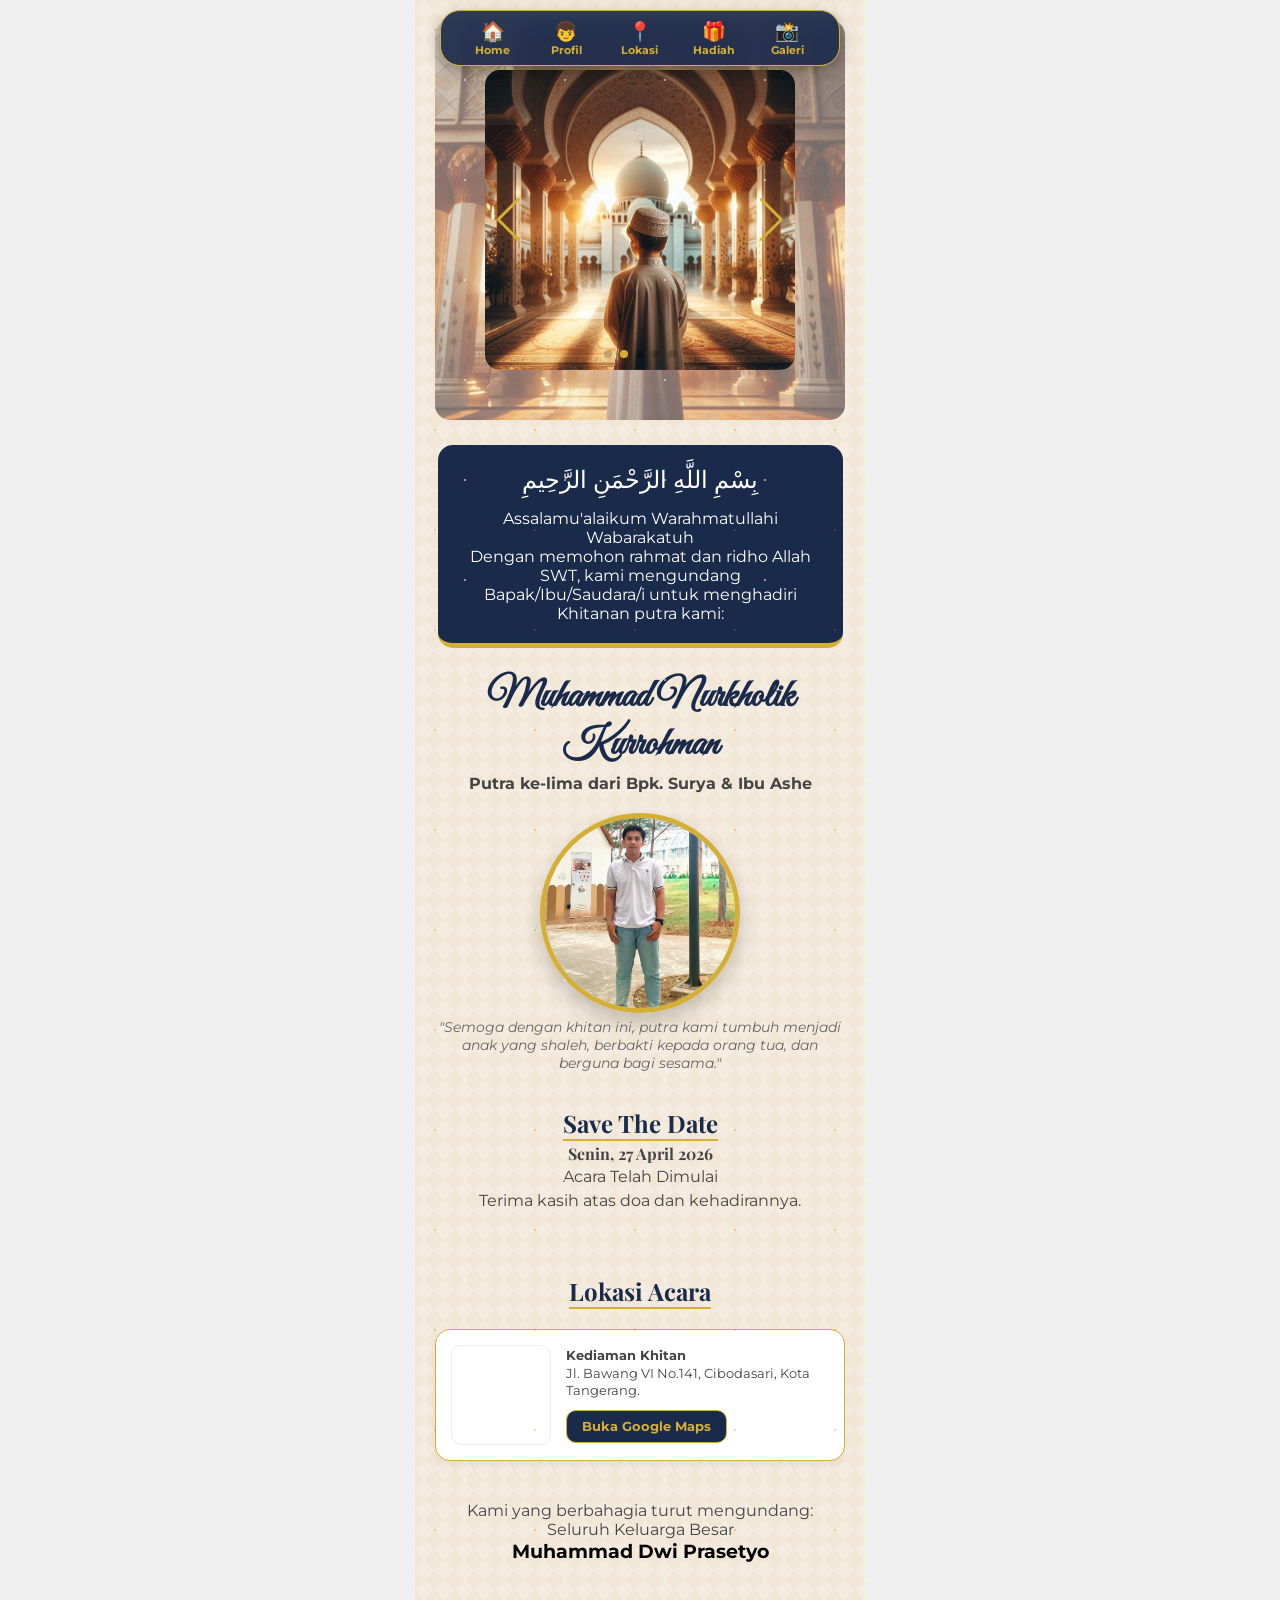
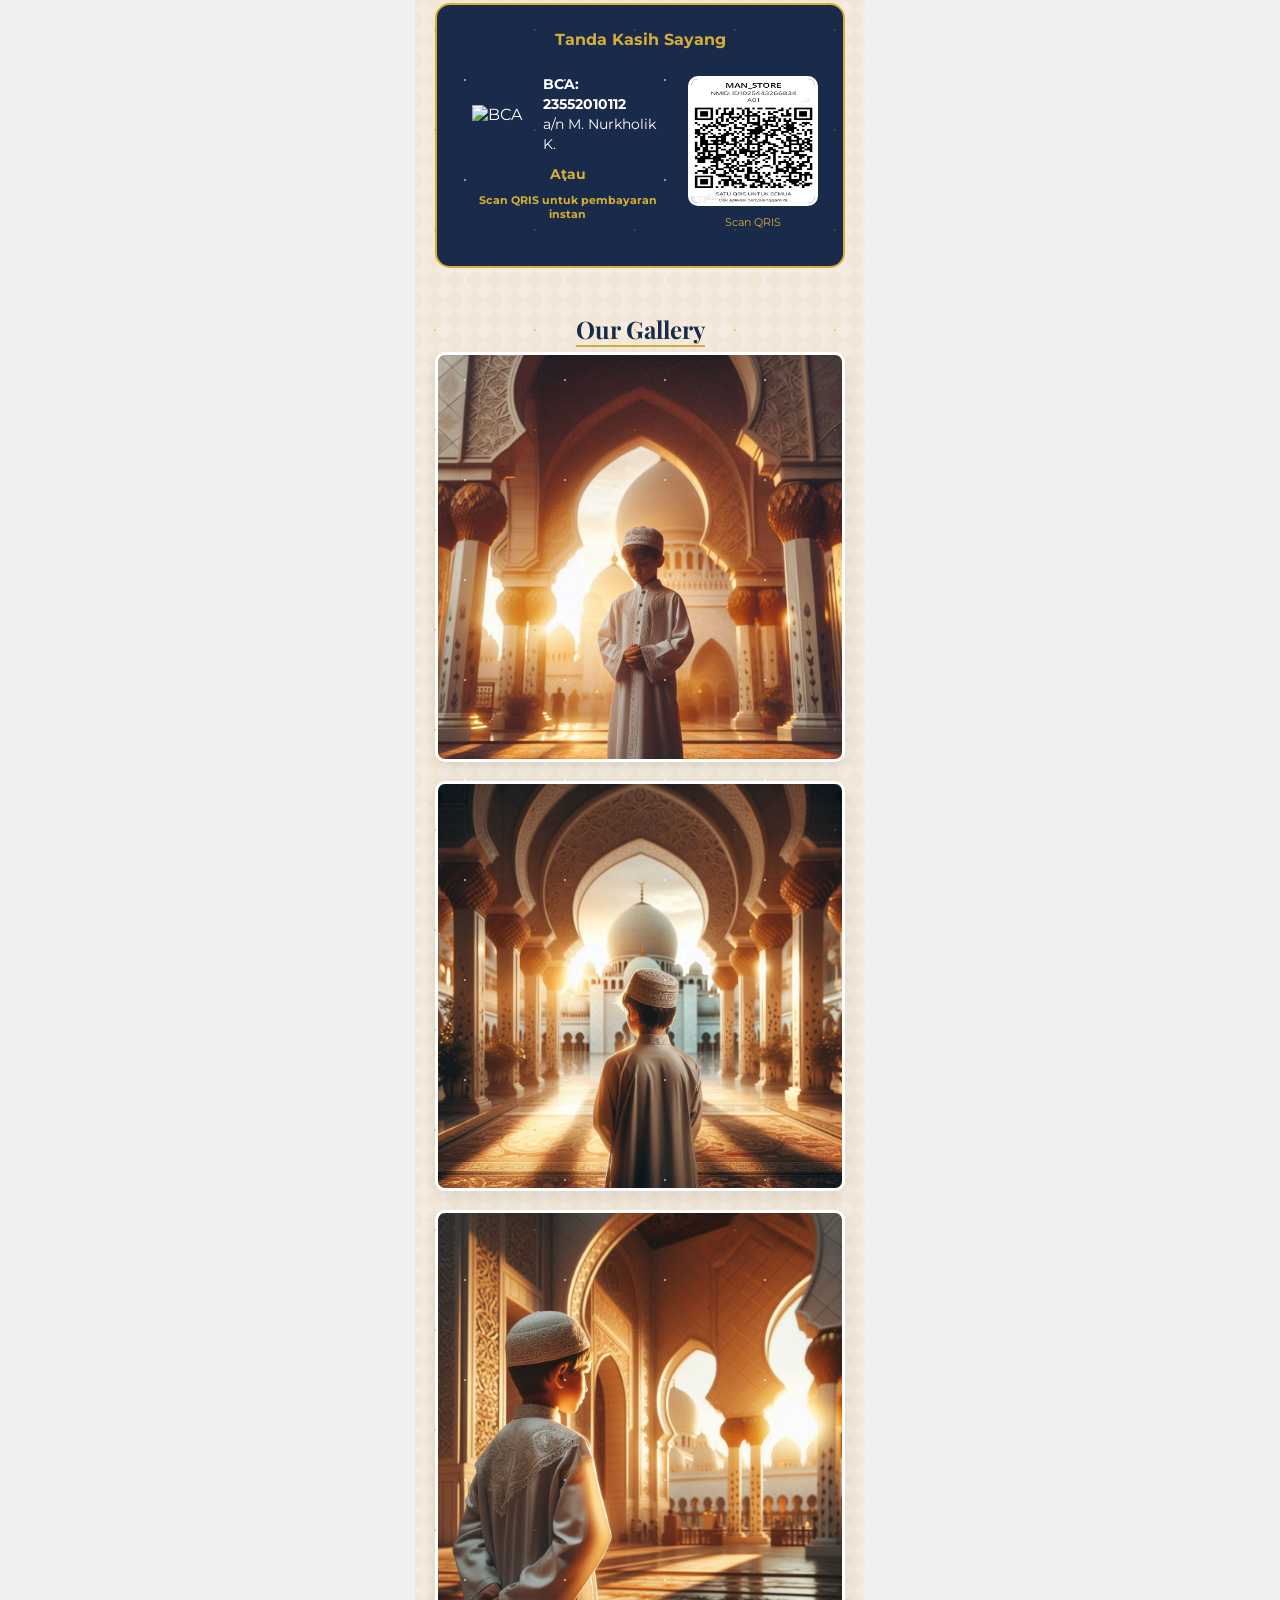
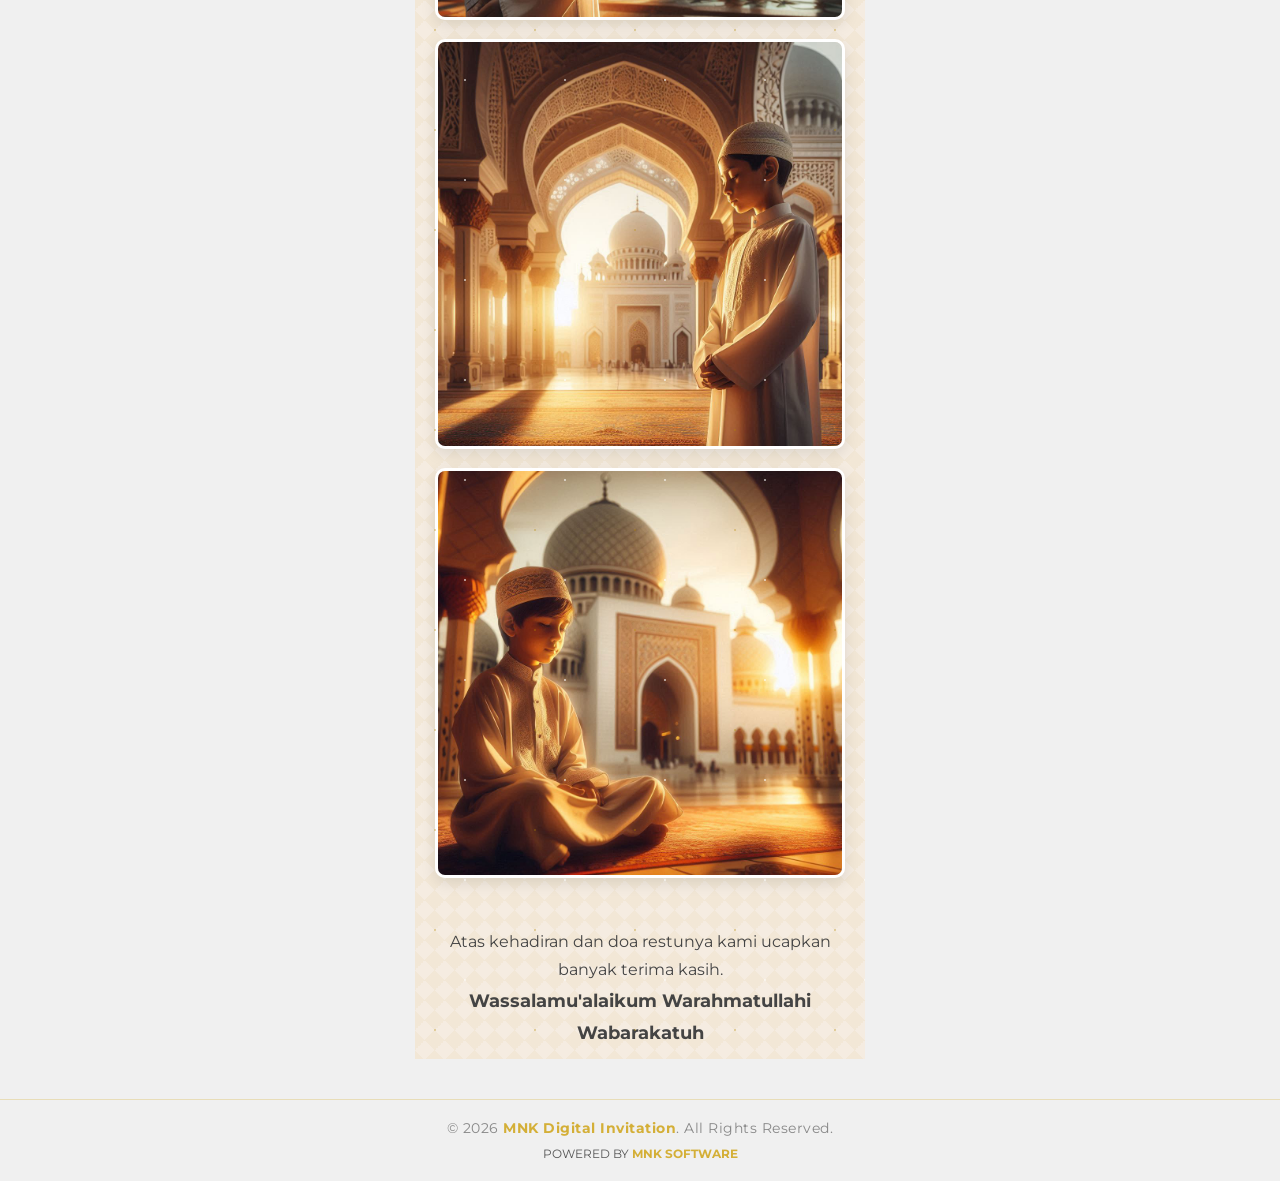
==== commit fb24ddea: "perbaikan responsiv navbar" ====
--- a/main.html
+++ b/main.html
@@ -91,7 +91,7 @@
                 </div>
                 <div class="info-box">
                     <p class="address-text">
-                        <strong>Kediaman Mempelai</strong><br>
+                        <strong>Kediaman Khitan</strong><br>
                         Jl. Bawang VI No.141, Cibodasari, Kota Tangerang.
                     </p>
                     <a href="https://maps.app.goo.gl/VqaHXC2WckigpisX6" class="btn-location-small">Buka Google Maps</a>
--- a/css/main.css
+++ b/css/main.css
@@ -402,23 +402,27 @@
 }
 .bottom-nav {
     position: fixed;
-    top: 20px;
+    top: 10px; 
     left: 50%;
     transform: translateX(-50%);
-    width: 40%;
-    max-width: 400px;
+    width: 90%; 
+    max-width: 400px; 
+    min-width: fit-content; 
+    
     background: rgba(26, 42, 74, 0.9); 
     backdrop-filter: blur(10px);
     display: flex;
     justify-content: space-around;
-    padding: 5px;
+    align-items: center; 
+    padding: 8px 15px; 
     border-radius: 20px;
     border: 1px solid #d4af37;
     z-index: 9999; 
     box-shadow: 0 5px 15px rgba(0,0,0,0.3);
 }
-
 .nav-item {
+    flex:1;
+    min-width: 60px;
     text-decoration: none;
     color: white;
     text-align: center;
